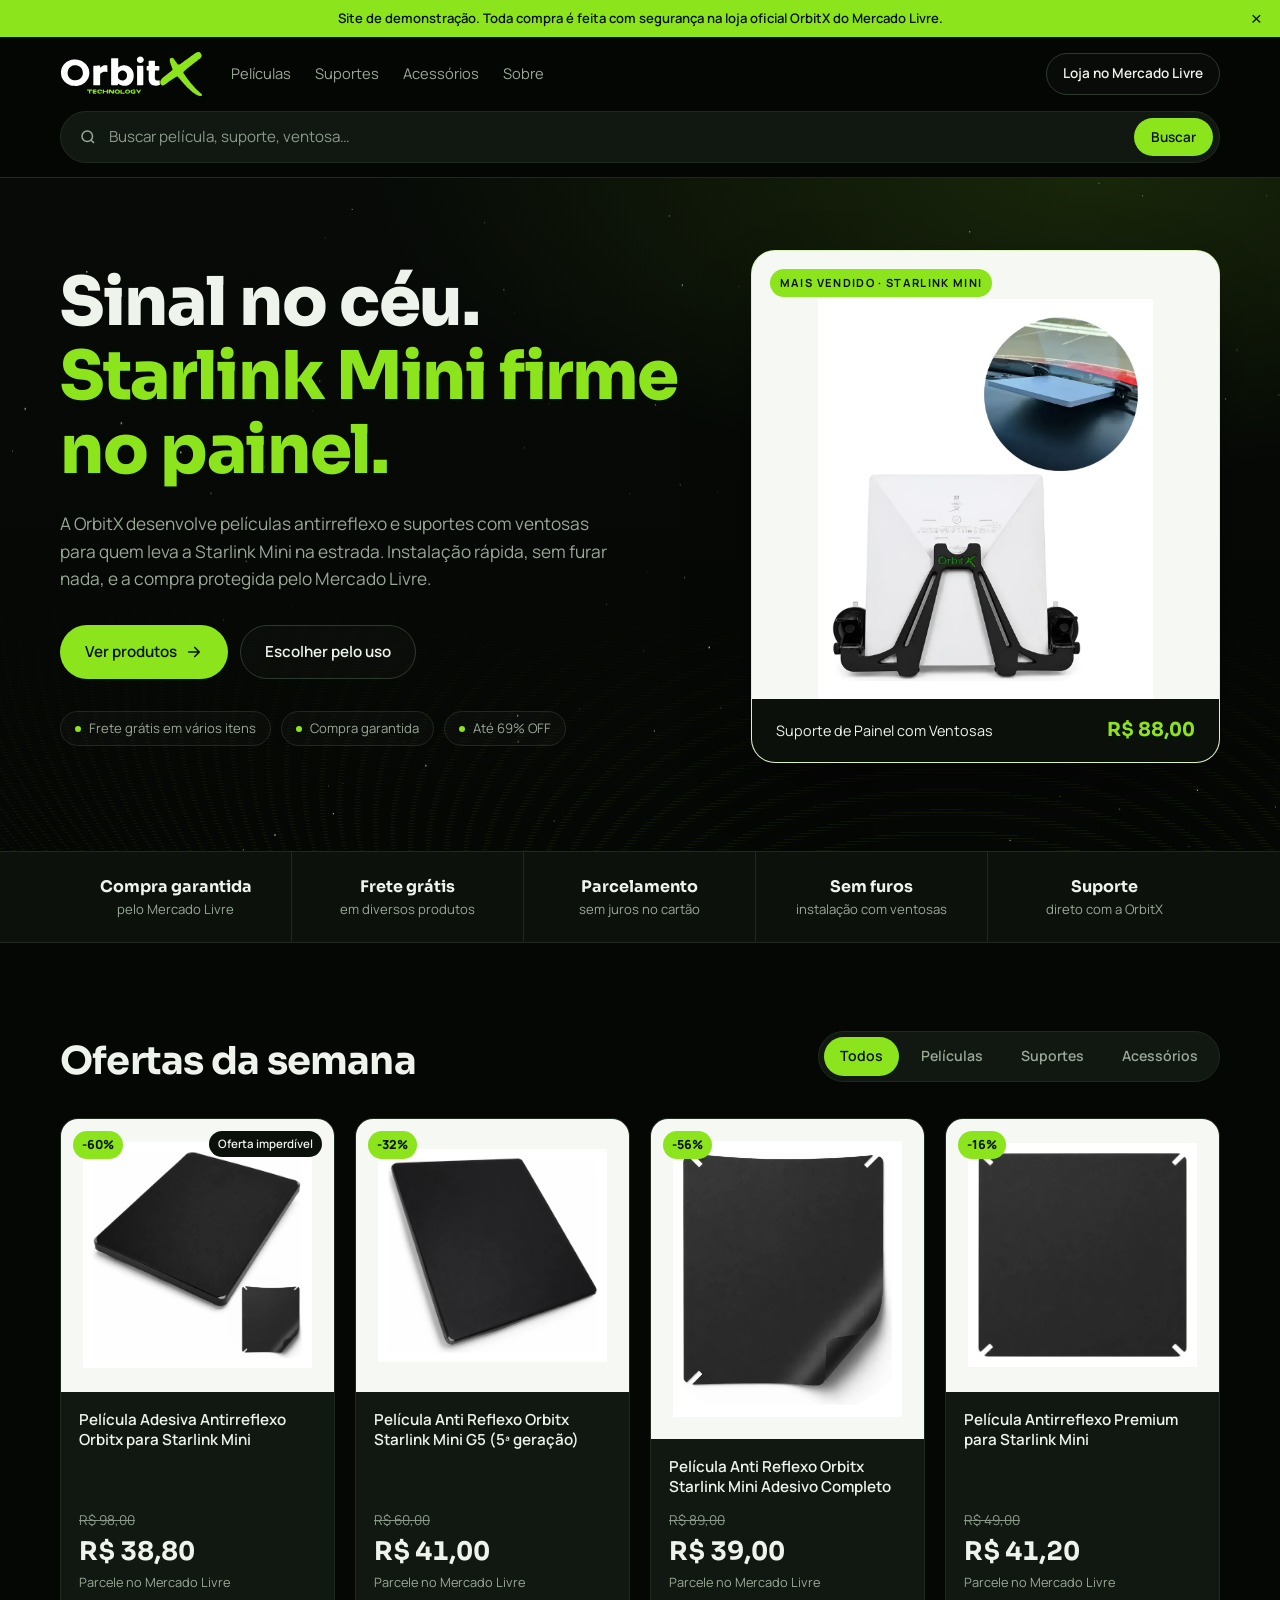
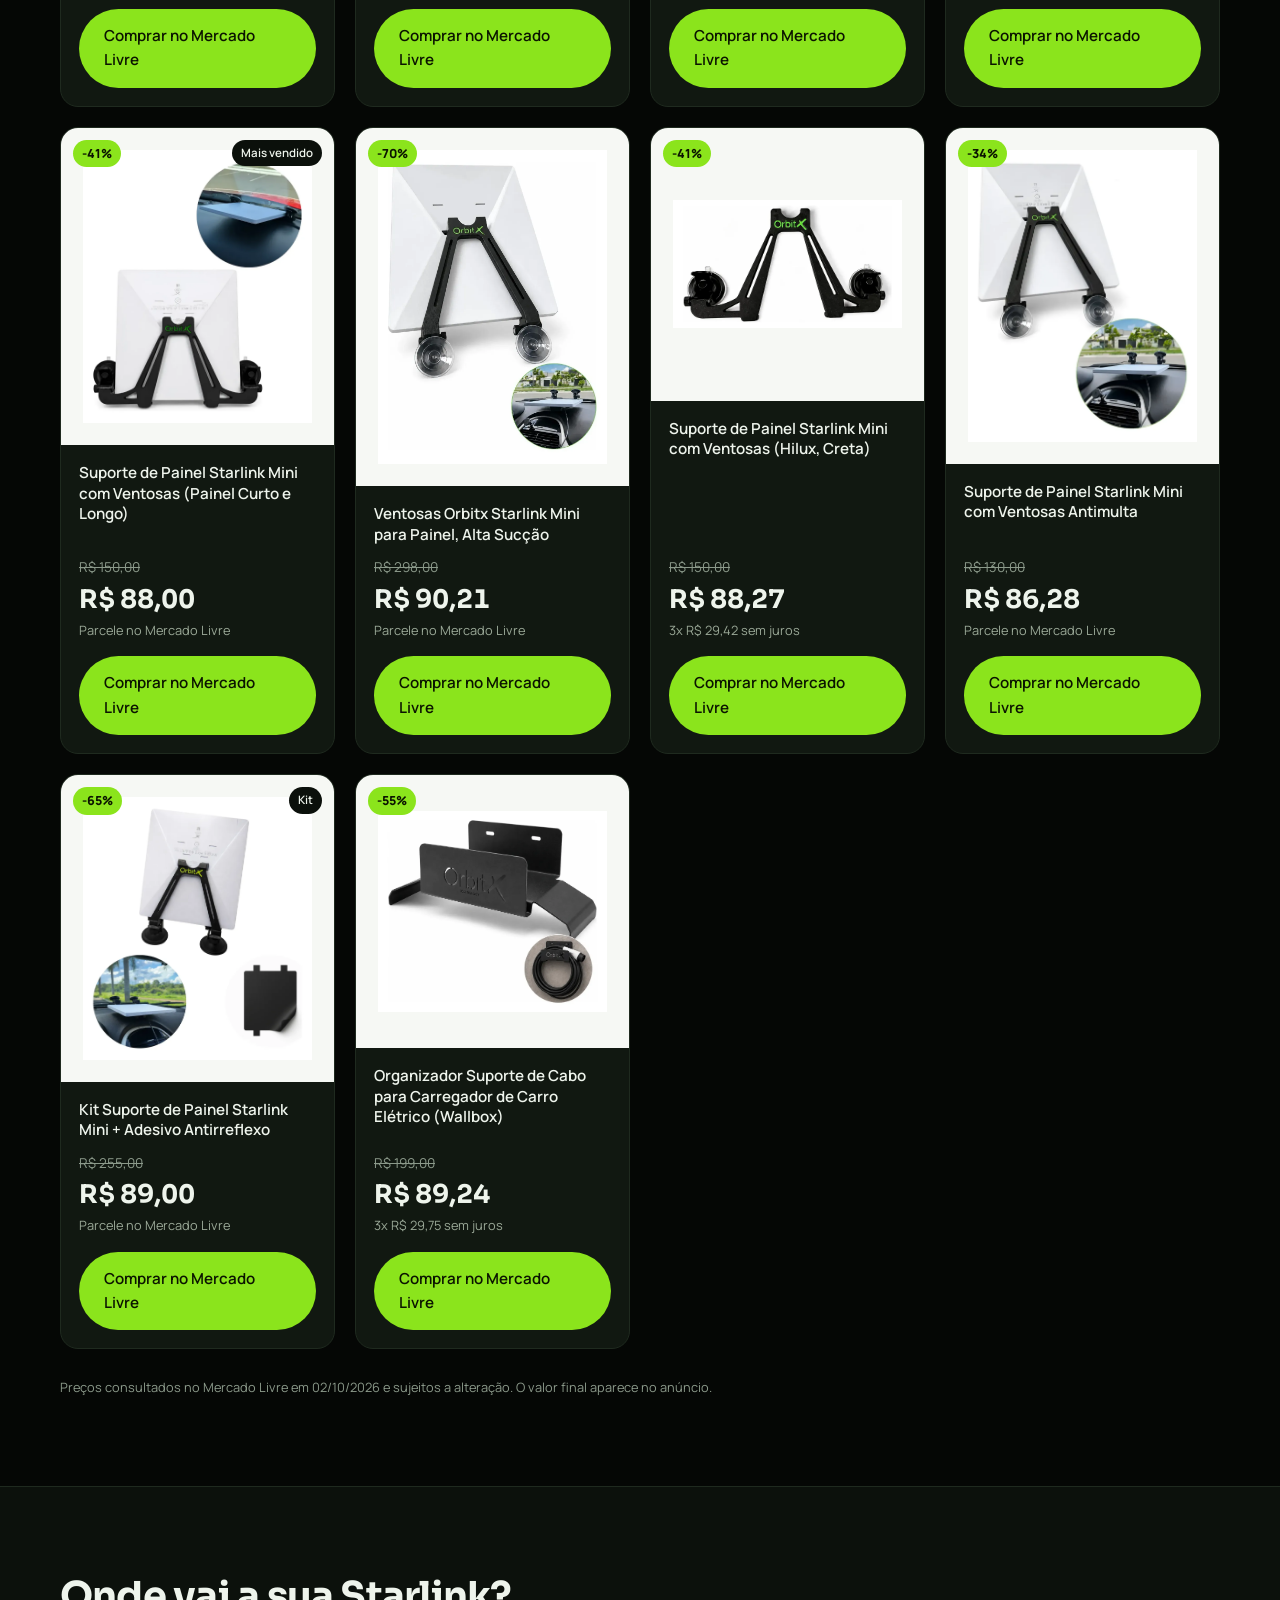
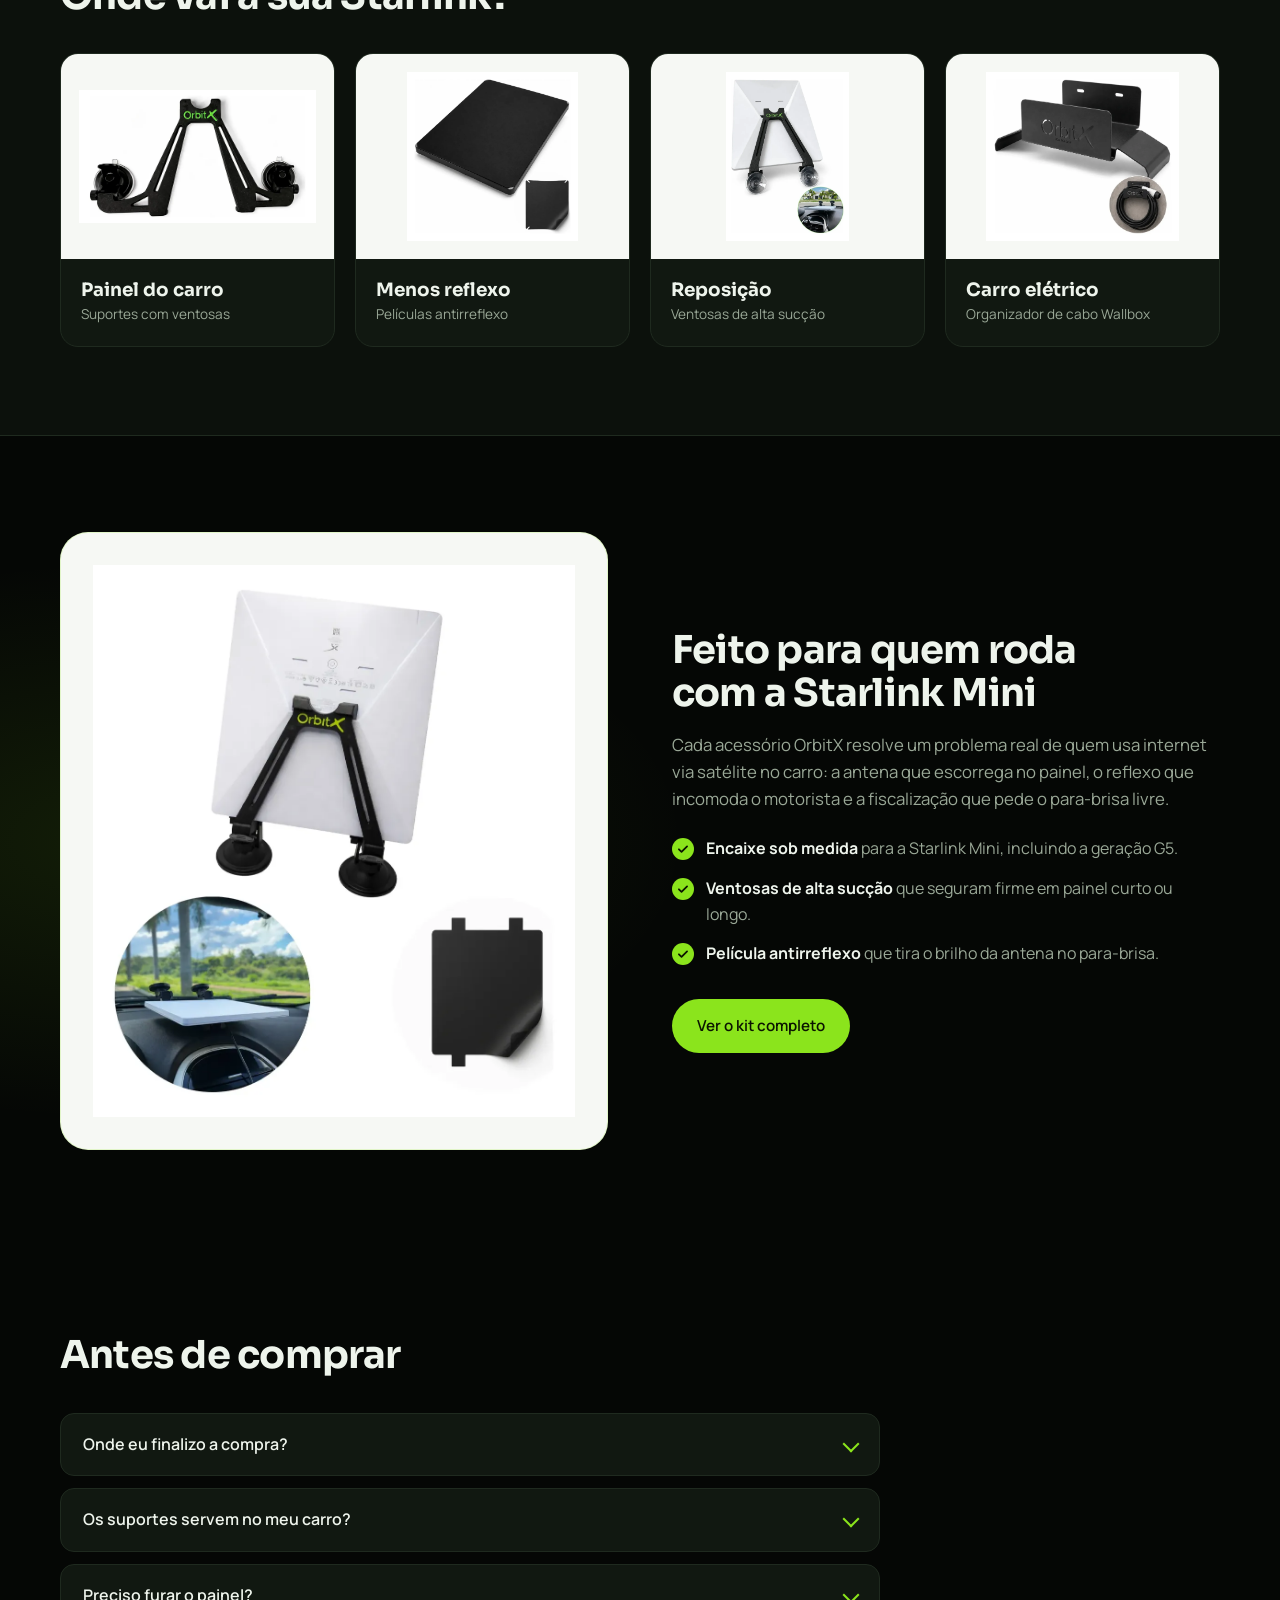
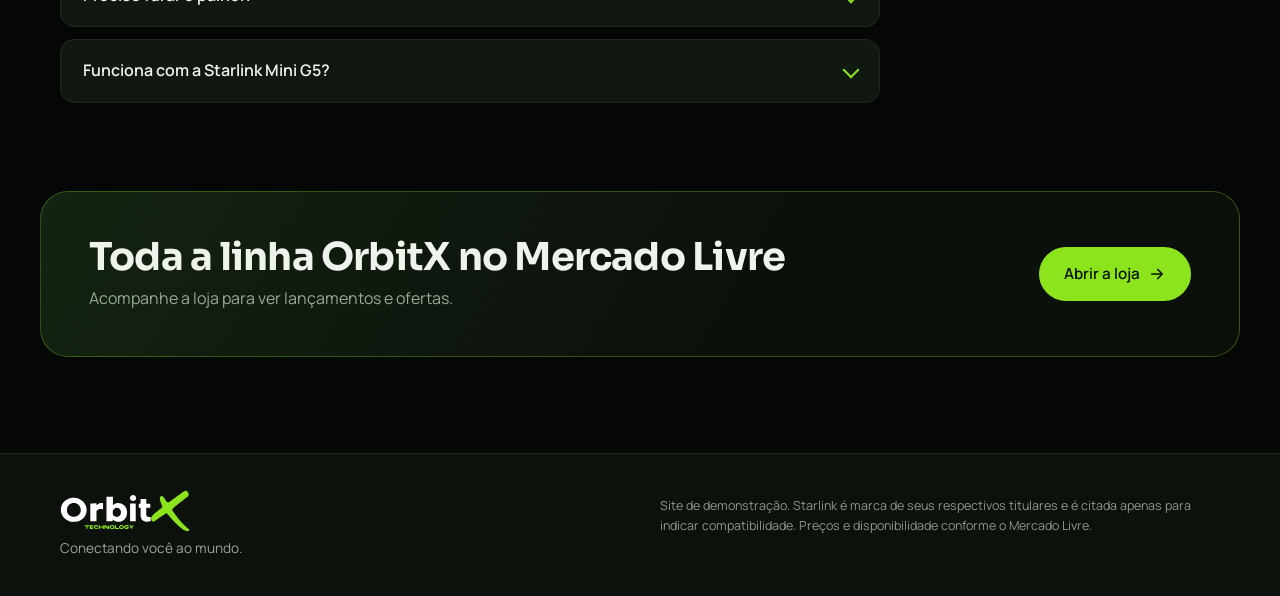
==== site/index.html @ 22c0f0a0 "Adiciona o site de demonstração da loja OrbitX Vitrine estática com os 10 produtos da loja no Mercad" ====
<!doctype html>
<html lang="pt-BR">
<head>
  <meta charset="utf-8">
  <meta name="viewport" content="width=device-width, initial-scale=1">
  <title>OrbitX | Acessórios para Starlink Mini</title>
  <meta name="description" content="Películas antirreflexo, suportes de painel e ventosas para Starlink Mini. Compre com segurança pelo Mercado Livre.">
  <meta name="theme-color" content="#050705">
  <link rel="icon" href="img/favicon.svg" type="image/svg+xml">
  <link rel="preconnect" href="https://fonts.googleapis.com">
  <link rel="preconnect" href="https://fonts.gstatic.com" crossorigin>
  <link href="https://fonts.googleapis.com/css2?family=Manrope:wght@400;500;600;700&family=Sora:wght@600;700;800&display=swap" rel="stylesheet">
  <link rel="stylesheet" href="styles.css">
</head>
<body>
  <div class="topbar" id="topbar">
    <p>Site de demonstração. Toda compra é feita com segurança na loja oficial OrbitX do Mercado Livre.</p>
    <button class="topbar__close" aria-label="Fechar aviso" onclick="this.parentElement.remove()">×</button>
  </div>

  <header class="header">
    <div class="wrap header__row">
      <a class="logo" href="#" aria-label="OrbitX Technology, página inicial"><img src="img/logo-orbitx.svg" alt="OrbitX Technology" width="152" height="49"></a>
      <nav class="nav" aria-label="Principal">
        <a href="#produtos" data-filter-link="peliculas">Películas</a>
        <a href="#produtos" data-filter-link="suportes">Suportes</a>
        <a href="#produtos" data-filter-link="acessorios">Acessórios</a>
        <a href="#sobre">Sobre</a>
      </nav>
      <a class="btn btn--ghost btn--sm header__ml" id="storeLink" href="#" target="_blank" rel="noopener">Loja no Mercado Livre</a>
    </div>
    <div class="wrap">
      <form class="search" role="search" onsubmit="event.preventDefault()">
        <svg viewBox="0 0 24 24" aria-hidden="true"><circle cx="11" cy="11" r="7"/><path d="m20 20-3.5-3.5"/></svg>
        <input id="search" type="search" placeholder="Buscar película, suporte, ventosa…" aria-label="Buscar produtos">
        <button class="btn btn--accent btn--sm" type="submit">Buscar</button>
      </form>
    </div>
  </header>

  <main>
    <section class="hero">
      <canvas class="hero__stars" id="stars" aria-hidden="true"></canvas>
      <div class="hero__waves" aria-hidden="true"></div>
      <div class="wrap hero__grid">
        <div class="hero__copy">
          <h1>Sinal no céu.<br><span>Starlink Mini firme no painel.</span></h1>
          <p class="hero__lead">A OrbitX desenvolve películas antirreflexo e suportes com ventosas para quem leva a Starlink Mini na estrada. Instalação rápida, sem furar nada, e a compra protegida pelo Mercado Livre.</p>
          <div class="hero__cta">
            <a class="btn btn--accent" href="#produtos">Ver produtos <svg class="ico" viewBox="0 0 24 24" aria-hidden="true"><path d="M5 12h14M13 6l6 6-6 6"/></svg></a>
            <a class="btn btn--ghost" href="#uso">Escolher pelo uso</a>
          </div>
          <ul class="hero__chips">
            <li>Frete grátis em vários itens</li>
            <li>Compra garantida</li>
            <li>Até 69% OFF</li>
          </ul>
        </div>
        <a class="hero__card" id="heroCard" href="#" target="_blank" rel="noopener">
          <span class="hero__card-tag">Mais vendido · Starlink Mini</span>
          <img src="img/p5.webp" alt="Suporte de painel OrbitX com ventosas segurando uma Starlink Mini" width="1004" height="1200">
          <span class="hero__card-foot">
            <span>Suporte de Painel com Ventosas</span>
            <strong>R$ 88,00</strong>
          </span>
        </a>
      </div>
    </section>

    <section class="perks" aria-label="Vantagens">
      <div class="wrap perks__row">
        <div class="perk"><b>Compra garantida</b><span>pelo Mercado Livre</span></div>
        <div class="perk"><b>Frete grátis</b><span>em diversos produtos</span></div>
        <div class="perk"><b>Parcelamento</b><span>sem juros no cartão</span></div>
        <div class="perk"><b>Sem furos</b><span>instalação com ventosas</span></div>
        <div class="perk"><b>Suporte</b><span>direto com a OrbitX</span></div>
      </div>
    </section>

    <section class="section" id="produtos">
      <div class="wrap">
        <div class="section__head">
          <div>
            <h2>Ofertas da semana</h2>
          </div>
          <div class="tabs" role="tablist" aria-label="Filtrar por categoria">
            <button class="tab is-active" role="tab" aria-selected="true" data-filter="todos">Todos</button>
            <button class="tab" role="tab" aria-selected="false" data-filter="peliculas">Películas</button>
            <button class="tab" role="tab" aria-selected="false" data-filter="suportes">Suportes</button>
            <button class="tab" role="tab" aria-selected="false" data-filter="acessorios">Acessórios</button>
          </div>
        </div>
        <div class="grid" id="grid"></div>
        <p class="empty" id="empty" hidden>Nenhum produto encontrado para essa busca.</p>
        <p class="note">Preços consultados no Mercado Livre em 02/10/2026 e sujeitos a alteração. O valor final aparece no anúncio.</p>
      </div>
    </section>

    <section class="section section--alt" id="uso">
      <div class="wrap">
        <div class="section__head">
          <div>
            <h2>Onde vai a sua Starlink?</h2>
          </div>
        </div>
        <div class="uses">
          <button class="use" data-filter-link="suportes">
            <img src="img/p7.webp" alt="" loading="lazy">
            <span class="use__label">Painel do carro</span>
            <span class="use__meta">Suportes com ventosas</span>
          </button>
          <button class="use" data-filter-link="peliculas">
            <img src="img/p1.webp" alt="" loading="lazy">
            <span class="use__label">Menos reflexo</span>
            <span class="use__meta">Películas antirreflexo</span>
          </button>
          <button class="use" data-filter-link="acessorios">
            <img src="img/p6.webp" alt="" loading="lazy">
            <span class="use__label">Reposição</span>
            <span class="use__meta">Ventosas de alta sucção</span>
          </button>
          <button class="use" data-filter-link="acessorios">
            <img src="img/p10.webp" alt="" loading="lazy">
            <span class="use__label">Carro elétrico</span>
            <span class="use__meta">Organizador de cabo Wallbox</span>
          </button>
        </div>
      </div>
    </section>

    <section class="feature" id="sobre">
      <div class="wrap feature__grid">
        <div class="feature__media">
          <img src="img/p9.webp" alt="Kit OrbitX com suporte de painel e adesivo antirreflexo para Starlink Mini" loading="lazy">
        </div>
        <div class="feature__copy">
          <h2>Feito para quem roda com a Starlink Mini</h2>
          <p>Cada acessório OrbitX resolve um problema real de quem usa internet via satélite no carro: a antena que escorrega no painel, o reflexo que incomoda o motorista e a fiscalização que pede o para-brisa livre.</p>
          <ul class="checks">
            <li><b>Encaixe sob medida</b> para a Starlink Mini, incluindo a geração G5.</li>
            <li><b>Ventosas de alta sucção</b> que seguram firme em painel curto ou longo.</li>
            <li><b>Película antirreflexo</b> que tira o brilho da antena no para-brisa.</li>
          </ul>
          <a class="btn btn--accent" id="kitLink" href="#" target="_blank" rel="noopener">Ver o kit completo</a>
        </div>
      </div>
    </section>

    <section class="section">
      <div class="wrap">
        <div class="section__head"><div><h2>Antes de comprar</h2></div></div>
        <div class="faq">
          <details><summary>Onde eu finalizo a compra?</summary><p>No Mercado Livre. Cada botão "Comprar" abre o anúncio oficial da OrbitX, com pagamento, frete e garantia do Mercado Livre.</p></details>
          <details><summary>Os suportes servem no meu carro?</summary><p>Há versões para painel curto e longo, além de modelos testados em Hilux e Creta. Confira a compatibilidade na descrição de cada anúncio.</p></details>
          <details><summary>Preciso furar o painel?</summary><p>Não. Os suportes da OrbitX fixam com ventosas, e as películas são adesivas.</p></details>
          <details><summary>Funciona com a Starlink Mini G5?</summary><p>Sim, há uma película específica para a 5ª geração da Starlink Mini.</p></details>
        </div>
      </div>
    </section>

    <section class="cta">
      <div class="wrap cta__box">
        <div>
          <h2>Toda a linha OrbitX no Mercado Livre</h2>
          <p>Acompanhe a loja para ver lançamentos e ofertas.</p>
        </div>
        <a class="btn btn--accent" id="ctaLink" href="#" target="_blank" rel="noopener">Abrir a loja <svg class="ico" viewBox="0 0 24 24" aria-hidden="true"><path d="M5 12h14M13 6l6 6-6 6"/></svg></a>
      </div>
    </section>
  </main>

  <footer class="footer">
    <div class="wrap footer__row">
      <div>
        <img class="footer__logo" src="img/logo-orbitx.svg" alt="OrbitX Technology" width="136" height="44">
        <p>Conectando você ao mundo.</p>
      </div>
      <p class="footer__legal">Site de demonstração. Starlink é marca de seus respectivos titulares e é citada apenas para indicar compatibilidade. Preços e disponibilidade conforme o Mercado Livre.</p>
    </div>
  </footer>

  <script src="products.js"></script>
  <script src="app.js"></script>
</body>
</html>
---- site/styles.css ----
:root {
  --bg: #050705;
  --bg-2: #0c110c;
  --panel: #111811;
  --line: #1f2a1f;
  --text: #eef4ec;
  --muted: #9aa897;
  --accent: #8be41c;
  --accent-ink: #0b1400;
  --paper: #f6f8f4;
  --radius: 18px;
  --wrap: 1200px;
  --display: "Sora", "Manrope", system-ui, sans-serif;
  --body: "Manrope", system-ui, -apple-system, "Segoe UI", sans-serif;
}

* { box-sizing: border-box; }
html { scroll-behavior: smooth; scroll-padding-top: 140px; }
body { margin: 0; background: var(--bg); color: var(--text); font: 16px/1.6 var(--body); -webkit-font-smoothing: antialiased; }
img { max-width: 100%; display: block; }
a { color: inherit; text-decoration: none; }
h1, h2, h3 { font-family: var(--display); line-height: 1.1; margin: 0; letter-spacing: -0.02em; }
h2 { font-size: clamp(1.7rem, 3vw, 2.4rem); text-wrap: balance; }
h1 { text-wrap: balance; }
.wrap { max-width: var(--wrap); margin: 0 auto; padding: 0 20px; }


/* Superfícies do navegador */
::selection { background: var(--accent); color: var(--accent-ink); }
html { scrollbar-color: #2c3a2c var(--bg); }
input { caret-color: var(--accent); }
:focus-visible { outline: 2px solid var(--accent); outline-offset: 3px; border-radius: 6px; }
.btn:focus-visible, .tab:focus-visible { border-radius: 999px; }
.ico { width: 18px; height: 18px; fill: none; stroke: currentColor; stroke-width: 2.2; stroke-linecap: round; stroke-linejoin: round; transition: transform .2s; }
.btn:hover .ico { transform: translateX(3px); }
.card__price, .hero__card-foot strong { font-variant-numeric: tabular-nums; }

/* Botões */
.btn { display: inline-flex; align-items: center; justify-content: center; gap: 8px; padding: 14px 24px; border-radius: 999px; font-weight: 600; font-size: 0.95rem; border: 1px solid transparent; cursor: pointer; transition: transform .15s, background .15s, border-color .15s; font-family: inherit; }
.btn:hover { transform: translateY(-1px); }
.btn--accent { background: var(--accent); color: var(--accent-ink); }
.btn--accent:hover { background: #a2f43b; }
.btn--ghost { border-color: #2c3a2c; color: var(--text); background: rgba(255,255,255,.02); }
.btn--ghost:hover { border-color: var(--accent); }
.btn--sm { padding: 9px 16px; font-size: .85rem; }
.btn--block { width: 100%; }

/* Barra de aviso */
.topbar { background: var(--accent); color: var(--accent-ink); font-size: .82rem; font-weight: 600; text-align: center; padding: 8px 44px; position: relative; }
.topbar p { margin: 0; }
.topbar__close { position: absolute; right: 12px; top: 50%; transform: translateY(-50%); background: none; border: 0; font-size: 1.2rem; cursor: pointer; color: inherit; }

/* Cabeçalho */
.header { position: sticky; top: 0; z-index: 20; background: rgba(5,7,5,.88); backdrop-filter: blur(14px); border-bottom: 1px solid var(--line); padding-bottom: 14px; }
.header__row { display: flex; align-items: center; gap: 28px; padding-top: 14px; padding-bottom: 14px; }
.logo { display: block; flex: none; }
.logo img { height: 46px; width: auto; }
.footer__logo { height: 42px; width: auto; }
.nav { display: flex; gap: 24px; font-size: .92rem; color: var(--muted); }
.nav a:hover { color: var(--text); }
.header__ml { margin-left: auto; }
.search { display: flex; align-items: center; gap: 10px; background: var(--panel); border: 1px solid var(--line); border-radius: 999px; padding: 6px 6px 6px 18px; }
.search svg { width: 18px; height: 18px; fill: none; stroke: var(--muted); stroke-width: 2; flex: none; }
.search input { flex: 1; min-width: 0; background: none; border: 0; outline: 0; color: var(--text); font: inherit; font-size: .95rem; }
.search input::placeholder { color: #8b998a; }
.search:focus-within { border-color: var(--accent); }

/* Hero */
.hero { position: relative; overflow: hidden; padding: 72px 0 88px; background: radial-gradient(1200px 500px at 85% 0%, rgba(139,228,28,.13), transparent 60%), linear-gradient(180deg, #070a07, var(--bg)); }
.hero__stars { position: absolute; inset: 0; width: 100%; height: 100%; }
.hero__waves { position: absolute; inset: auto -10% -30% -10%; height: 70%; background: repeating-radial-gradient(ellipse 120% 70% at 70% 120%, rgba(139,228,28,.0) 0 14px, rgba(139,228,28,.07) 15px 16px); mask-image: linear-gradient(180deg, transparent, #000 50%); pointer-events: none; }
.hero__grid { position: relative; display: grid; grid-template-columns: 1.15fr .85fr; gap: 56px; align-items: center; }
.hero h1 { font-size: clamp(2.4rem, 5.4vw, 4.2rem); font-weight: 800; }
.hero h1 span { color: var(--accent); }
.hero__lead { color: var(--muted); font-size: 1.08rem; max-width: 560px; margin: 22px 0 32px; }
.hero__cta { display: flex; gap: 12px; flex-wrap: wrap; }
.hero__chips { list-style: none; padding: 0; margin: 32px 0 0; display: flex; flex-wrap: wrap; gap: 10px; }
.hero__chips li { font-size: .82rem; color: var(--muted); border: 1px solid var(--line); border-radius: 999px; padding: 6px 14px; background: rgba(255,255,255,.02); }
.hero__chips li { display: inline-flex; align-items: center; gap: 8px; }
.hero__chips li::before { content: ""; width: 6px; height: 6px; border-radius: 50%; background: var(--accent); }
.hero__card { position: relative; display: block; background: var(--paper); border-radius: 24px; padding: 48px 28px 0; box-shadow: 0 32px 64px -24px rgba(0,0,0,.8); border: 1px solid rgba(139,228,28,.25); transition: transform .3s; overflow: hidden; }
.hero__card:hover { transform: translateY(-4px) rotate(-.4deg); }
.hero__card img { max-height: 400px; margin: 0 auto; object-fit: contain; }
.hero__card-tag { position: absolute; top: 18px; left: 18px; font-size: .7rem; font-weight: 700; letter-spacing: .12em; text-transform: uppercase; color: var(--accent-ink); background: var(--accent); padding: 5px 10px; border-radius: 999px; }
.hero__card-foot { display: flex; justify-content: space-between; align-items: center; gap: 12px; margin: 0 -28px; padding: 16px 24px; background: #0b100b; color: var(--text); font-size: .9rem; }
.hero__card-foot strong { color: var(--accent); font-family: var(--display); font-size: 1.2rem; white-space: nowrap; }

/* Vantagens */
.perks { border-block: 1px solid var(--line); background: var(--bg-2); }
.perks__row { display: grid; grid-template-columns: repeat(5, 1fr); }
.perk { padding: 22px 16px; display: flex; flex-direction: column; text-align: center; border-right: 1px solid var(--line); }
.perk:last-child { border-right: 0; }
.perk b { font-family: var(--display); font-size: 1rem; }
.perk span { color: var(--muted); font-size: .82rem; }

/* Seções */
.section { padding: 88px 0; }
.section--alt { background: var(--bg-2); border-block: 1px solid var(--line); }
.section__head { display: flex; justify-content: space-between; align-items: flex-end; gap: 24px; margin-bottom: 36px; flex-wrap: wrap; }
.tabs { display: flex; gap: 6px; background: var(--panel); border: 1px solid var(--line); padding: 5px; border-radius: 999px; flex-wrap: wrap; }
.tab { background: none; border: 0; color: var(--muted); font: inherit; font-size: .88rem; font-weight: 600; padding: 8px 16px; border-radius: 999px; cursor: pointer; }
.tab:hover { color: var(--text); }
.tab.is-active { background: var(--accent); color: var(--accent-ink); }

/* Cards de produto */
.grid { display: grid; grid-template-columns: repeat(auto-fill, minmax(230px, 1fr)); gap: 20px; }
.card { background: var(--panel); border: 1px solid var(--line); border-radius: var(--radius); overflow: hidden; display: flex; flex-direction: column; transition: border-color .2s, transform .2s; }
.card:hover { border-color: rgba(139,228,28,.55); transform: translateY(-3px); }
.card__media { position: relative; background: var(--paper); aspect-ratio: 1; display: grid; place-items: center; padding: 22px; }
.card__media img { width: 100%; height: 100%; object-fit: contain; transition: transform .3s; }
.card:hover .card__media img { transform: scale(1.04); }
.card__off { position: absolute; top: 12px; left: 12px; background: var(--accent); color: var(--accent-ink); font-weight: 800; font-size: .78rem; padding: 4px 9px; border-radius: 999px; z-index: 1; }
.card__tag { position: absolute; top: 12px; right: 12px; background: #0b100b; color: var(--text); font-weight: 600; font-size: .72rem; padding: 4px 9px; border-radius: 999px; z-index: 1; }
.card__body { padding: 18px; display: flex; flex-direction: column; flex: 1; }
.card__title { font-family: var(--body); font-size: .95rem; font-weight: 600; line-height: 1.35; letter-spacing: 0; margin-bottom: 12px; min-height: 2.7em; }
.card__title a:hover { color: var(--accent); }
.card__old { margin: auto 0 0; color: #8b998a; text-decoration: line-through; font-size: .85rem; }
.card__price { margin: 0; font-family: var(--display); font-weight: 700; font-size: 1.6rem; color: var(--text); }
.card__inst { margin: 0 0 16px; color: var(--muted); font-size: .8rem; }
.empty { color: var(--muted); text-align: center; padding: 40px 0; }
.note { color: #8b998a; font-size: .8rem; margin: 28px 0 0; }

/* Escolha pelo uso */
.uses { display: grid; grid-template-columns: repeat(4, 1fr); gap: 20px; }
.use { text-align: left; font: inherit; color: inherit; cursor: pointer; background: var(--panel); border: 1px solid var(--line); border-radius: var(--radius); padding: 0 0 20px; overflow: hidden; transition: border-color .2s, transform .2s; }
.use:hover { border-color: var(--accent); transform: translateY(-3px); }
.use img { background: var(--paper); width: 100%; aspect-ratio: 4/3; object-fit: contain; padding: 18px; margin-bottom: 16px; }
.use__label { display: block; font-family: var(--display); font-weight: 700; font-size: 1.15rem; padding: 0 20px; }
.use__meta { display: block; color: var(--muted); font-size: .85rem; padding: 0 20px; }

/* Destaque */
.feature { padding: 96px 0; position: relative; overflow: hidden; background: radial-gradient(800px 400px at 10% 50%, rgba(139,228,28,.1), transparent 70%); }
.feature__grid { display: grid; grid-template-columns: 1fr 1fr; gap: 64px; align-items: center; }
.feature__media { background: var(--paper); border-radius: 28px; padding: 32px; border: 1px solid rgba(139,228,28,.2); }
.feature__copy p { color: var(--muted); font-size: 1.05rem; }
.feature__copy h2 { margin-bottom: 18px; }
.checks { list-style: none; padding: 0; margin: 24px 0 32px; display: grid; gap: 14px; }
.checks li { padding-left: 34px; position: relative; color: var(--muted); }
.checks li::before { content: ""; position: absolute; left: 0; top: 2px; width: 22px; height: 22px; border-radius: 50%; background: var(--accent) url("data:image/svg+xml,%3Csvg xmlns='http://www.w3.org/2000/svg' viewBox='0 0 24 24' fill='none' stroke='%230b1400' stroke-width='3' stroke-linecap='round' stroke-linejoin='round'%3E%3Cpath d='M5 12.5l4.5 4.5L19 7.5'/%3E%3C/svg%3E") center/14px no-repeat; }
.checks b { color: var(--text); }

/* FAQ */
.faq { display: grid; gap: 12px; max-width: 820px; }
.faq details { background: var(--panel); border: 1px solid var(--line); border-radius: 14px; padding: 18px 22px; }
.faq details[open] { border-color: rgba(139,228,28,.45); }
.faq summary { cursor: pointer; font-weight: 600; list-style: none; display: flex; justify-content: space-between; gap: 16px; }
.faq summary::-webkit-details-marker { display: none; }
.faq summary::after { content: ""; flex: none; width: 10px; height: 10px; margin-top: 6px; border-right: 2px solid var(--accent); border-bottom: 2px solid var(--accent); transform: rotate(45deg); transition: transform .2s; }
.faq details[open] summary::after { transform: rotate(-135deg); margin-top: 10px; }
.faq p { color: var(--muted); margin: 12px 0 0; }

/* CTA */
.cta { padding: 0 0 96px; }
.cta__box { display: flex; justify-content: space-between; align-items: center; gap: 24px; flex-wrap: wrap; background: linear-gradient(120deg, #142312, #0b100b 60%); border: 1px solid rgba(139,228,28,.3); border-radius: 28px; padding: 44px 48px; }
.cta__box p { color: var(--muted); margin: 8px 0 0; }

/* Rodapé */
.footer { border-top: 1px solid var(--line); padding: 36px 0; background: var(--bg-2); }
.footer__row { display: flex; justify-content: space-between; gap: 32px; flex-wrap: wrap; }
.footer p { color: var(--muted); font-size: .85rem; margin: 6px 0 0; }
.footer__legal { max-width: 560px; font-size: .78rem !important; color: #8b998a !important; }

/* Responsivo */
@media (max-width: 960px) {
  .nav { display: none; }
  .hero__grid, .feature__grid { grid-template-columns: 1fr; }
  .hero__card { max-width: 440px; }
  .perks__row { grid-template-columns: repeat(3, 1fr); }
  .perk:nth-child(3) { border-right: 0; }
  .uses { grid-template-columns: repeat(2, 1fr); }
}
@media (max-width: 600px) {
  .wrap { padding: 0 16px; }
  .header__ml { display: none; }
  .hero { padding: 48px 0 64px; }
  .perks__row { grid-template-columns: repeat(2, 1fr); }
  .perk { border-right: 0; border-bottom: 1px solid var(--line); }
  .grid { grid-template-columns: repeat(2, 1fr); gap: 12px; }
  .card__body { padding: 12px; }
  .card__price { font-size: 1.25rem; }
  .card__title { font-size: .85rem; }
  .card .btn { padding: 10px 12px; font-size: .8rem; }
  .uses { grid-template-columns: 1fr 1fr; gap: 12px; }
  .section { padding: 64px 0; }
  .cta__box { padding: 32px 24px; }
}
@media (prefers-reduced-motion: reduce) {
  html { scroll-behavior: auto; }
  * { transition: none !important; }
}
@media (max-width: 600px) {
  .logo img { height: 38px; }
  .perk:last-child { grid-column: 1 / -1; }
}
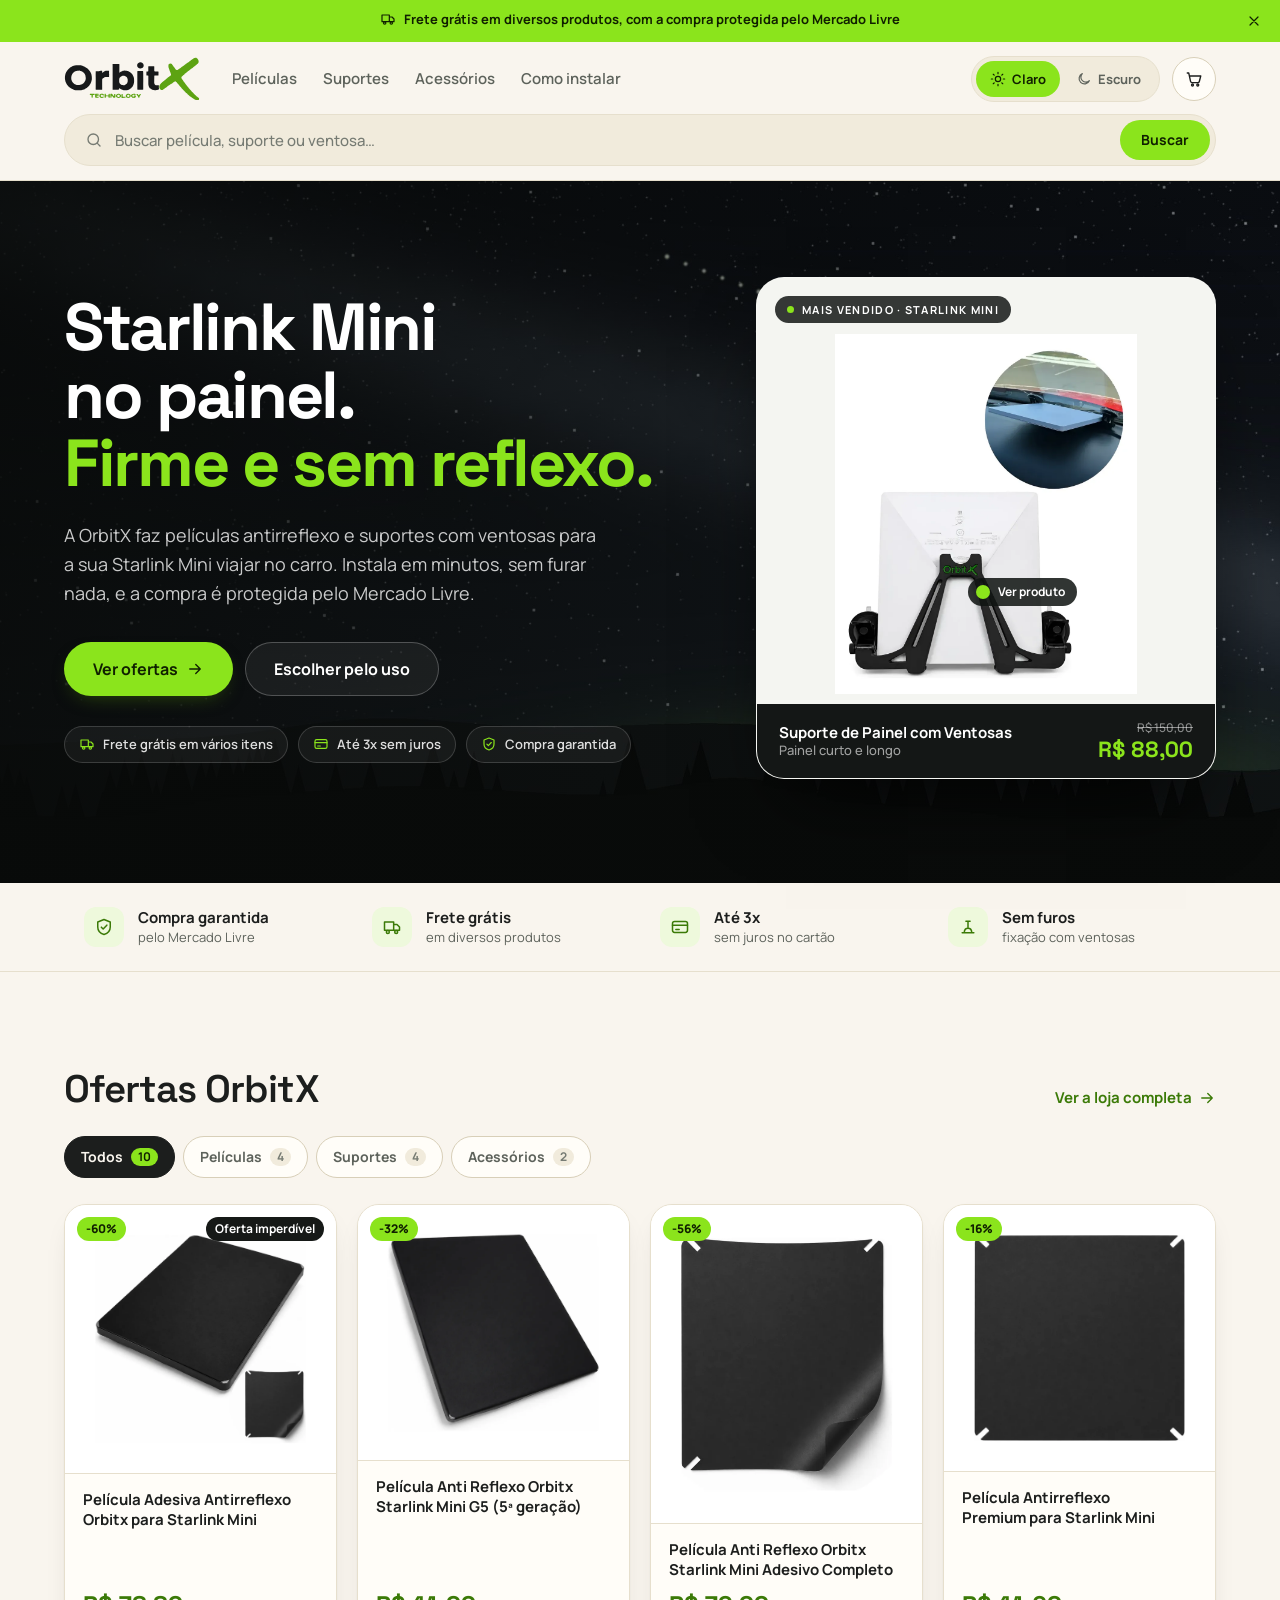
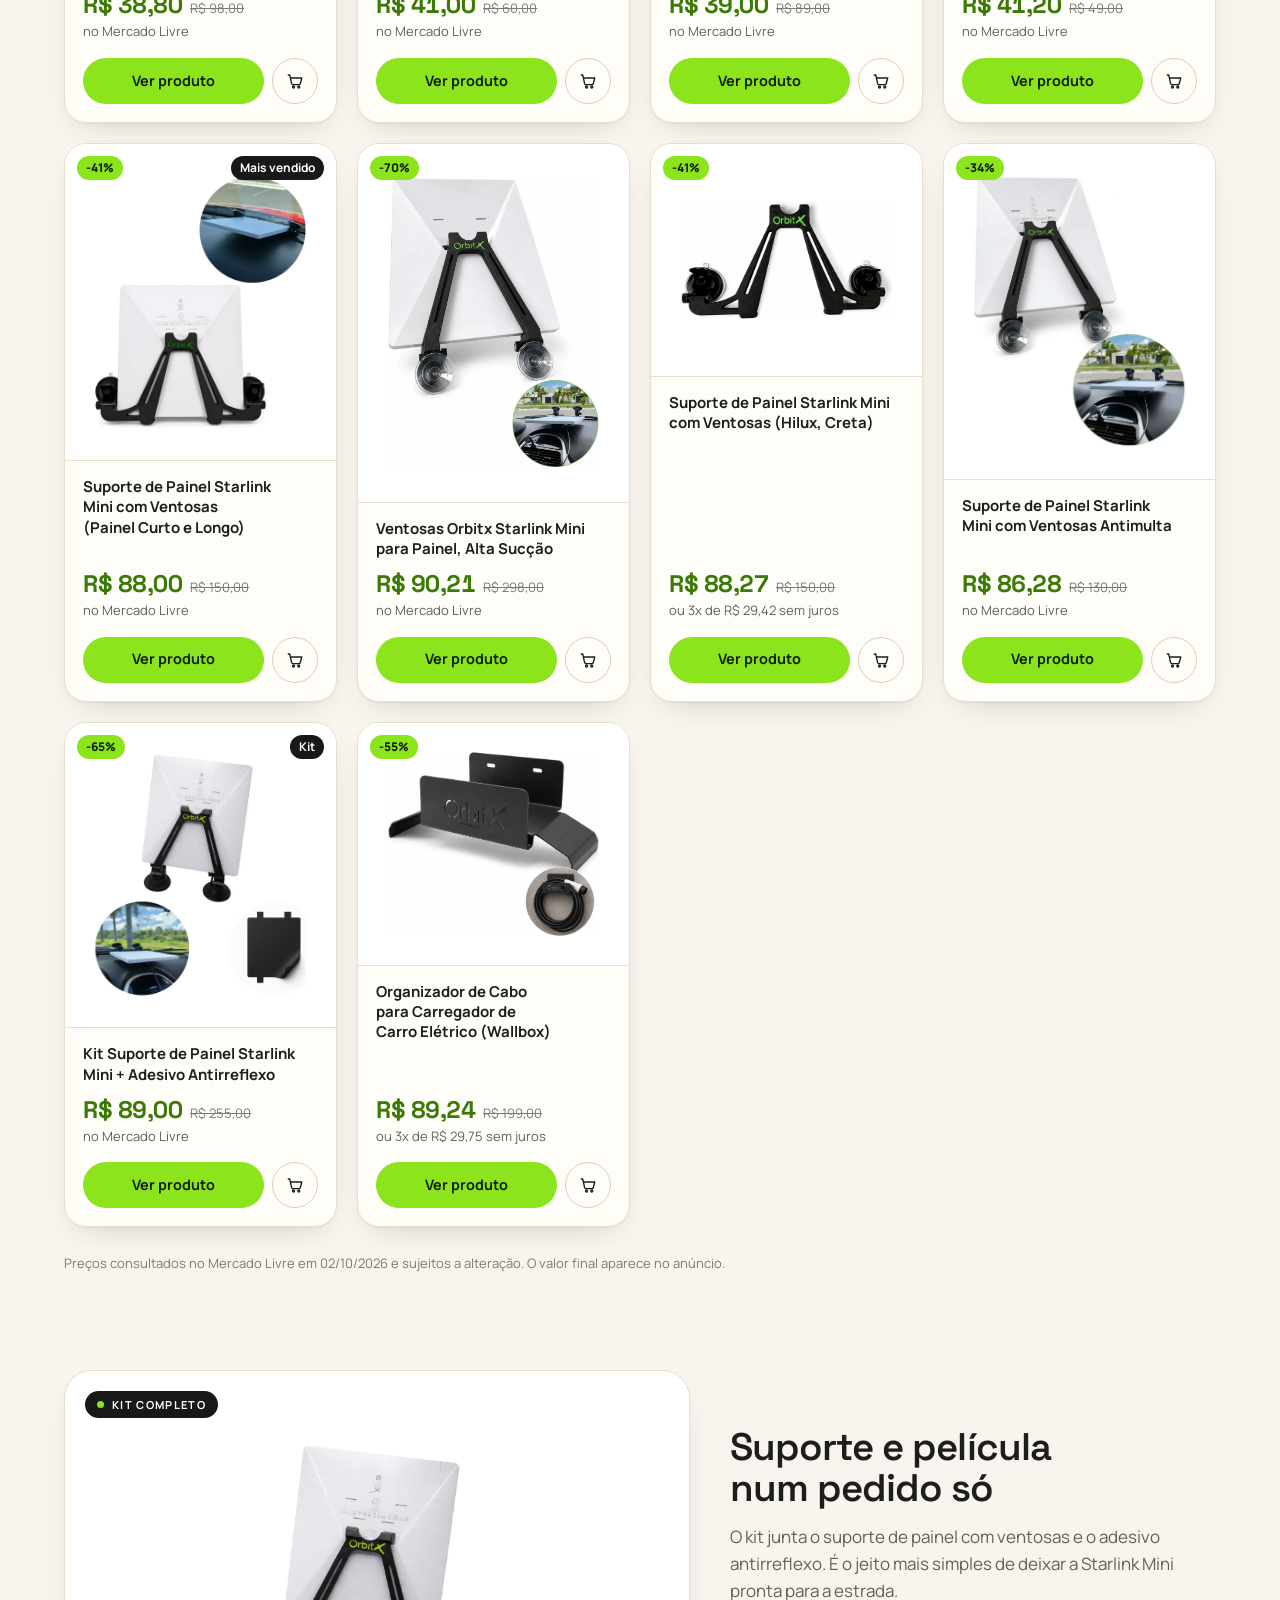
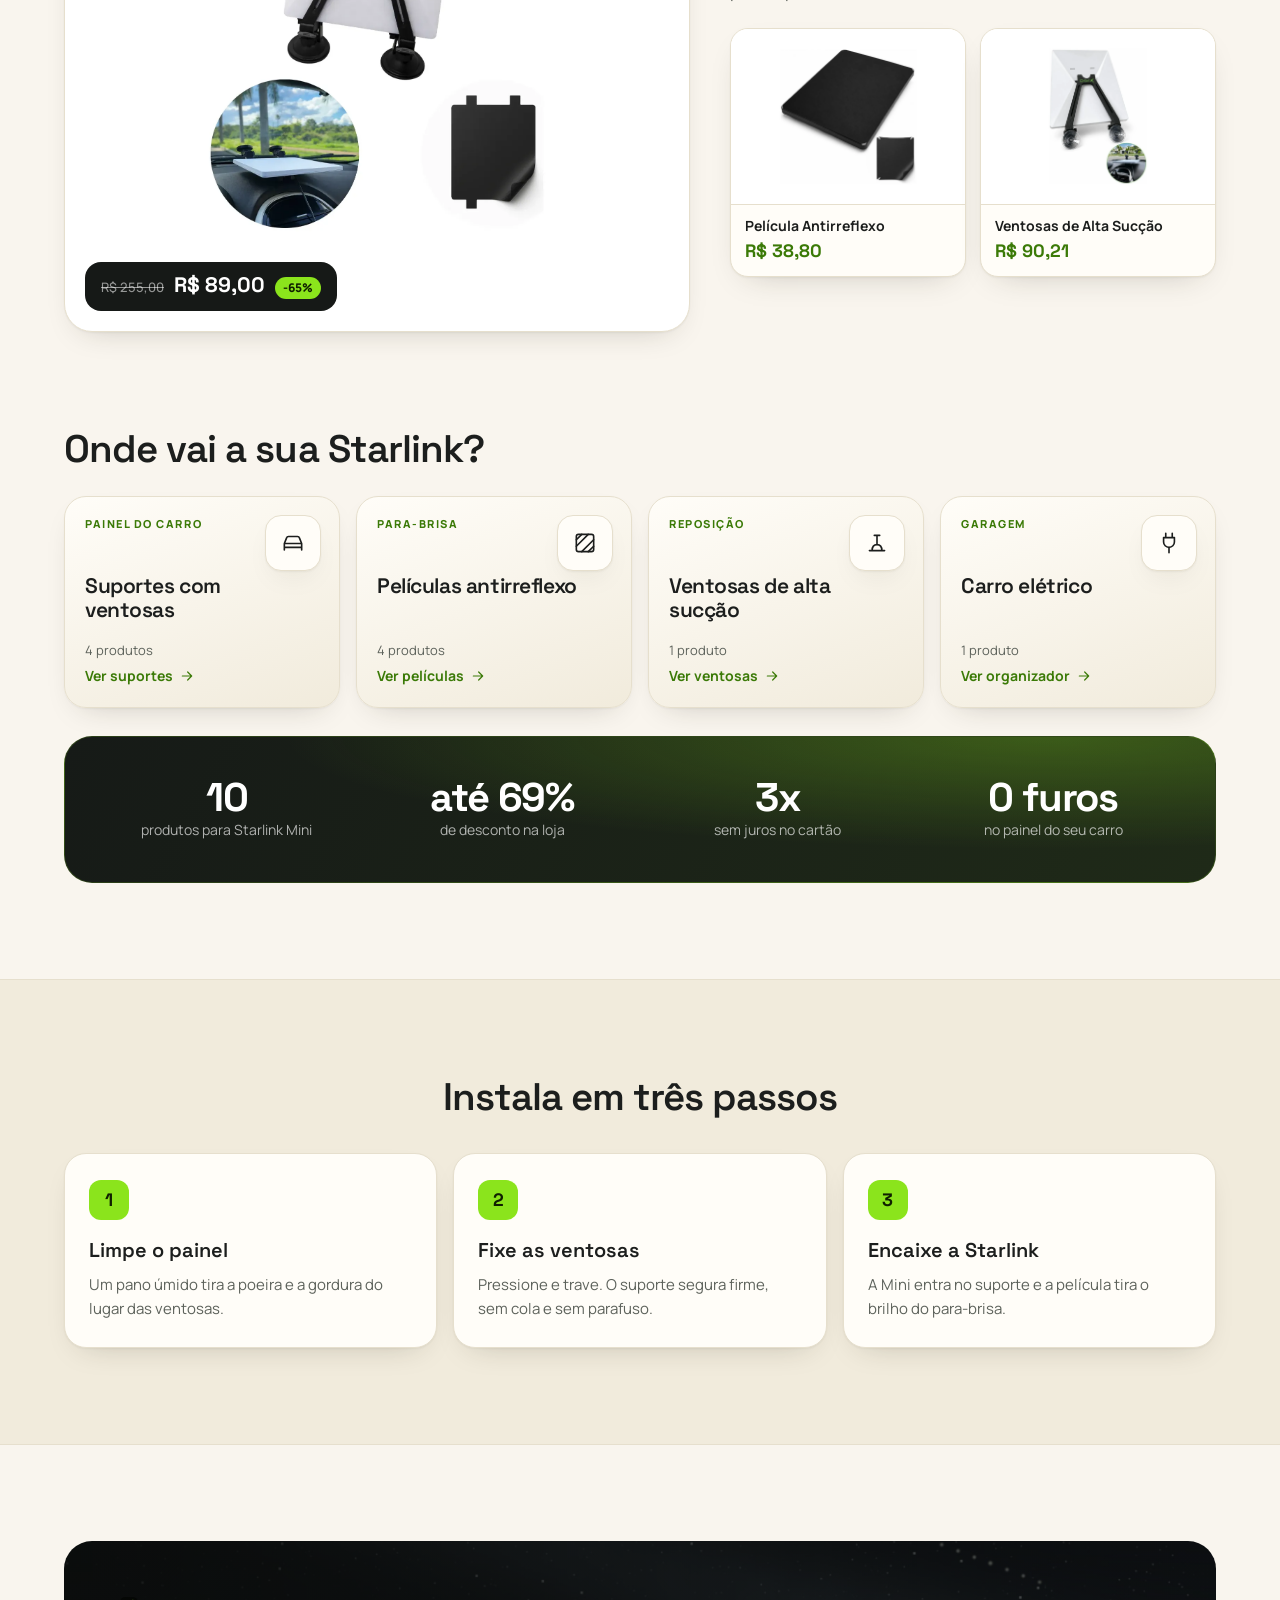
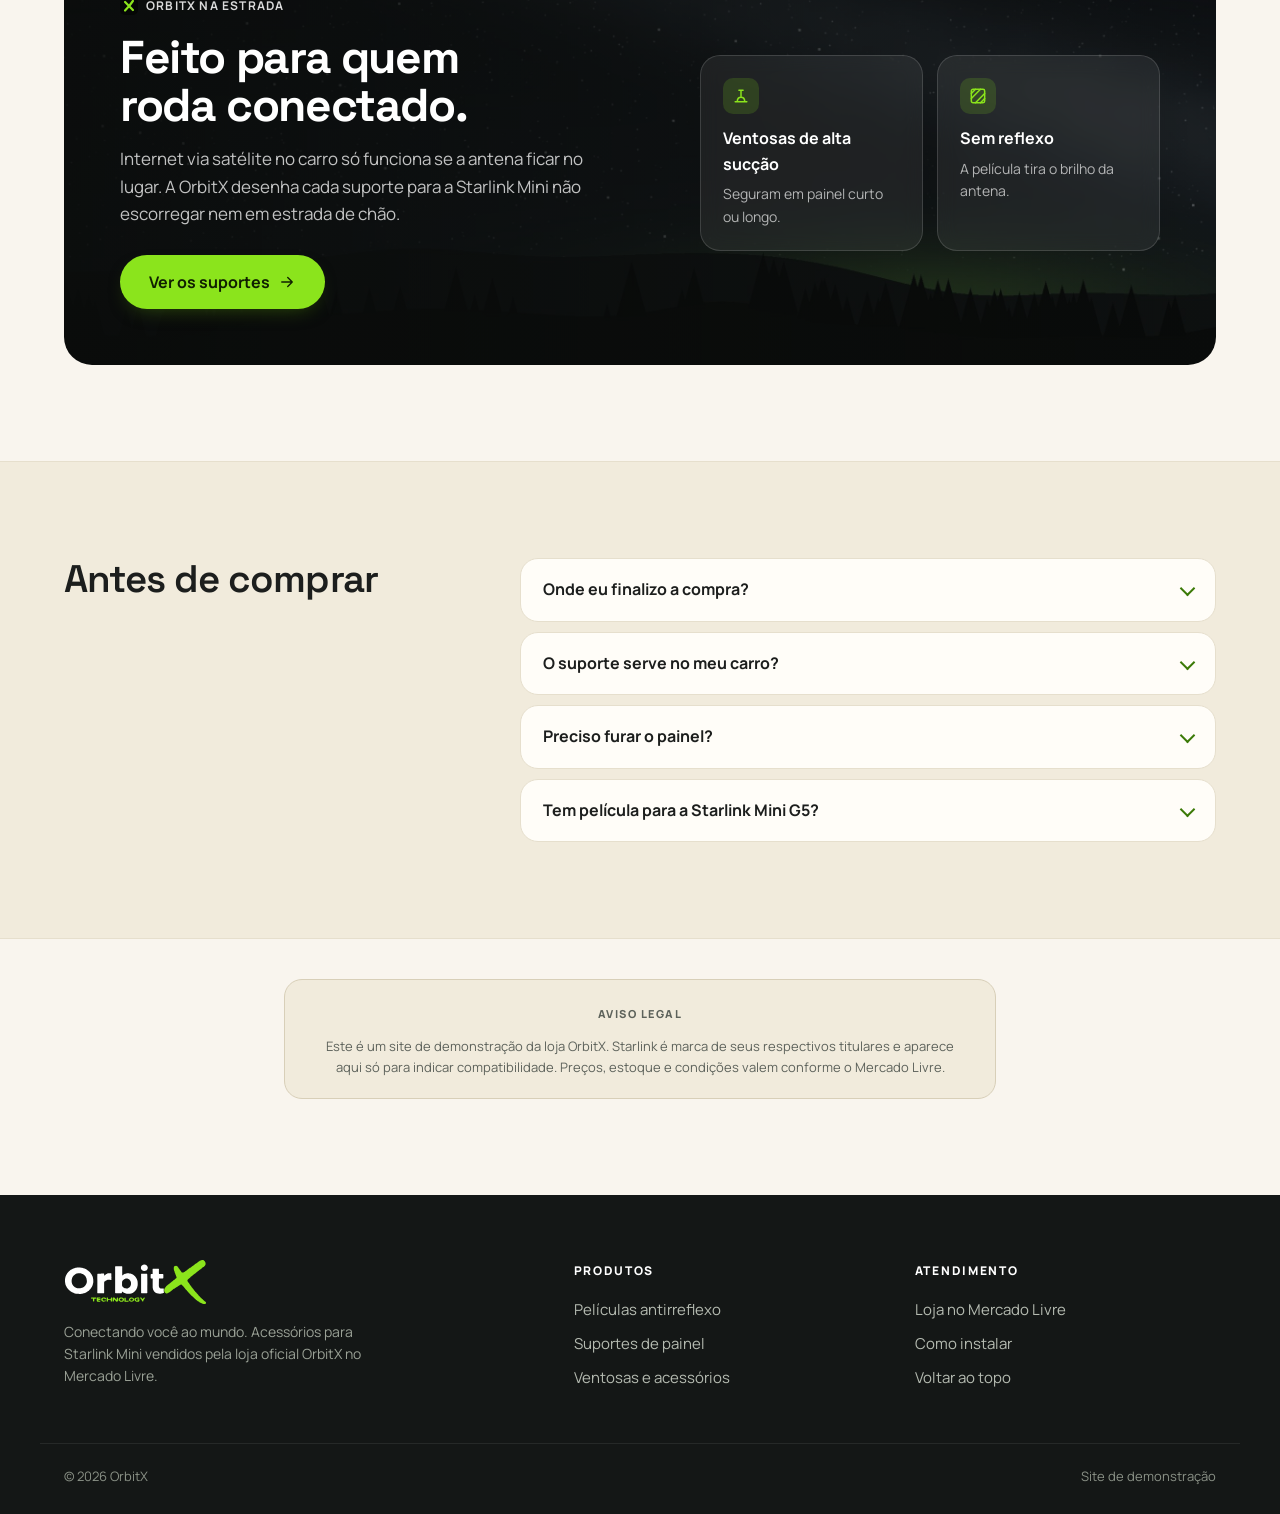
==== commit e569b08d: "Home nova, desenhada no Claude Design na estrutura da Star2Go Fundo creme com topo noturno, cards cl" ====
--- a/site/index.html
+++ b/site/index.html
@@ -1,185 +1,266 @@
-<!doctype html>
-<html lang="pt-BR">
-<head>
-  <meta charset="utf-8">
-  <meta name="viewport" content="width=device-width, initial-scale=1">
-  <title>OrbitX | Acessórios para Starlink Mini</title>
-  <meta name="description" content="Películas antirreflexo, suportes de painel e ventosas para Starlink Mini. Compre com segurança pelo Mercado Livre.">
-  <meta name="theme-color" content="#050705">
-  <link rel="icon" href="img/favicon.svg" type="image/svg+xml">
-  <link rel="preconnect" href="https://fonts.googleapis.com">
-  <link rel="preconnect" href="https://fonts.gstatic.com" crossorigin>
-  <link href="https://fonts.googleapis.com/css2?family=Manrope:wght@400;500;600;700&family=Sora:wght@600;700;800&display=swap" rel="stylesheet">
-  <link rel="stylesheet" href="styles.css">
-</head>
-<body>
-  <div class="topbar" id="topbar">
-    <p>Site de demonstração. Toda compra é feita com segurança na loja oficial OrbitX do Mercado Livre.</p>
-    <button class="topbar__close" aria-label="Fechar aviso" onclick="this.parentElement.remove()">×</button>
-  </div>
-
-  <header class="header">
-    <div class="wrap header__row">
-      <a class="logo" href="#" aria-label="OrbitX Technology, página inicial"><img src="img/logo-orbitx.svg" alt="OrbitX Technology" width="152" height="49"></a>
-      <nav class="nav" aria-label="Principal">
-        <a href="#produtos" data-filter-link="peliculas">Películas</a>
-        <a href="#produtos" data-filter-link="suportes">Suportes</a>
-        <a href="#produtos" data-filter-link="acessorios">Acessórios</a>
-        <a href="#sobre">Sobre</a>
-      </nav>
-      <a class="btn btn--ghost btn--sm header__ml" id="storeLink" href="#" target="_blank" rel="noopener">Loja no Mercado Livre</a>
-    </div>
-    <div class="wrap">
-      <form class="search" role="search" onsubmit="event.preventDefault()">
-        <svg viewBox="0 0 24 24" aria-hidden="true"><circle cx="11" cy="11" r="7"/><path d="m20 20-3.5-3.5"/></svg>
-        <input id="search" type="search" placeholder="Buscar película, suporte, ventosa…" aria-label="Buscar produtos">
-        <button class="btn btn--accent btn--sm" type="submit">Buscar</button>
-      </form>
-    </div>
-  </header>
-
-  <main>
-    <section class="hero">
-      <canvas class="hero__stars" id="stars" aria-hidden="true"></canvas>
-      <div class="hero__waves" aria-hidden="true"></div>
-      <div class="wrap hero__grid">
-        <div class="hero__copy">
-          <h1>Sinal no céu.<br><span>Starlink Mini firme no painel.</span></h1>
-          <p class="hero__lead">A OrbitX desenvolve películas antirreflexo e suportes com ventosas para quem leva a Starlink Mini na estrada. Instalação rápida, sem furar nada, e a compra protegida pelo Mercado Livre.</p>
-          <div class="hero__cta">
-            <a class="btn btn--accent" href="#produtos">Ver produtos <svg class="ico" viewBox="0 0 24 24" aria-hidden="true"><path d="M5 12h14M13 6l6 6-6 6"/></svg></a>
-            <a class="btn btn--ghost" href="#uso">Escolher pelo uso</a>
-          </div>
-          <ul class="hero__chips">
-            <li>Frete grátis em vários itens</li>
-            <li>Compra garantida</li>
-            <li>Até 69% OFF</li>
-          </ul>
-        </div>
-        <a class="hero__card" id="heroCard" href="#" target="_blank" rel="noopener">
-          <span class="hero__card-tag">Mais vendido · Starlink Mini</span>
-          <img src="img/p5.webp" alt="Suporte de painel OrbitX com ventosas segurando uma Starlink Mini" width="1004" height="1200">
-          <span class="hero__card-foot">
-            <span>Suporte de Painel com Ventosas</span>
-            <strong>R$ 88,00</strong>
-          </span>
-        </a>
-      </div>
-    </section>
-
-    <section class="perks" aria-label="Vantagens">
-      <div class="wrap perks__row">
-        <div class="perk"><b>Compra garantida</b><span>pelo Mercado Livre</span></div>
-        <div class="perk"><b>Frete grátis</b><span>em diversos produtos</span></div>
-        <div class="perk"><b>Parcelamento</b><span>sem juros no cartão</span></div>
-        <div class="perk"><b>Sem furos</b><span>instalação com ventosas</span></div>
-        <div class="perk"><b>Suporte</b><span>direto com a OrbitX</span></div>
-      </div>
-    </section>
-
-    <section class="section" id="produtos">
-      <div class="wrap">
-        <div class="section__head">
-          <div>
-            <h2>Ofertas da semana</h2>
-          </div>
-          <div class="tabs" role="tablist" aria-label="Filtrar por categoria">
-            <button class="tab is-active" role="tab" aria-selected="true" data-filter="todos">Todos</button>
-            <button class="tab" role="tab" aria-selected="false" data-filter="peliculas">Películas</button>
-            <button class="tab" role="tab" aria-selected="false" data-filter="suportes">Suportes</button>
-            <button class="tab" role="tab" aria-selected="false" data-filter="acessorios">Acessórios</button>
-          </div>
-        </div>
-        <div class="grid" id="grid"></div>
-        <p class="empty" id="empty" hidden>Nenhum produto encontrado para essa busca.</p>
-        <p class="note">Preços consultados no Mercado Livre em 02/10/2026 e sujeitos a alteração. O valor final aparece no anúncio.</p>
-      </div>
-    </section>
-
-    <section class="section section--alt" id="uso">
-      <div class="wrap">
-        <div class="section__head">
-          <div>
-            <h2>Onde vai a sua Starlink?</h2>
-          </div>
-        </div>
-        <div class="uses">
-          <button class="use" data-filter-link="suportes">
-            <img src="img/p7.webp" alt="" loading="lazy">
-            <span class="use__label">Painel do carro</span>
-            <span class="use__meta">Suportes com ventosas</span>
-          </button>
-          <button class="use" data-filter-link="peliculas">
-            <img src="img/p1.webp" alt="" loading="lazy">
-            <span class="use__label">Menos reflexo</span>
-            <span class="use__meta">Películas antirreflexo</span>
-          </button>
-          <button class="use" data-filter-link="acessorios">
-            <img src="img/p6.webp" alt="" loading="lazy">
-            <span class="use__label">Reposição</span>
-            <span class="use__meta">Ventosas de alta sucção</span>
-          </button>
-          <button class="use" data-filter-link="acessorios">
-            <img src="img/p10.webp" alt="" loading="lazy">
-            <span class="use__label">Carro elétrico</span>
-            <span class="use__meta">Organizador de cabo Wallbox</span>
-          </button>
-        </div>
-      </div>
-    </section>
-
-    <section class="feature" id="sobre">
-      <div class="wrap feature__grid">
-        <div class="feature__media">
-          <img src="img/p9.webp" alt="Kit OrbitX com suporte de painel e adesivo antirreflexo para Starlink Mini" loading="lazy">
-        </div>
-        <div class="feature__copy">
-          <h2>Feito para quem roda com a Starlink Mini</h2>
-          <p>Cada acessório OrbitX resolve um problema real de quem usa internet via satélite no carro: a antena que escorrega no painel, o reflexo que incomoda o motorista e a fiscalização que pede o para-brisa livre.</p>
-          <ul class="checks">
-            <li><b>Encaixe sob medida</b> para a Starlink Mini, incluindo a geração G5.</li>
-            <li><b>Ventosas de alta sucção</b> que seguram firme em painel curto ou longo.</li>
-            <li><b>Película antirreflexo</b> que tira o brilho da antena no para-brisa.</li>
-          </ul>
-          <a class="btn btn--accent" id="kitLink" href="#" target="_blank" rel="noopener">Ver o kit completo</a>
-        </div>
-      </div>
-    </section>
-
-    <section class="section">
-      <div class="wrap">
-        <div class="section__head"><div><h2>Antes de comprar</h2></div></div>
-        <div class="faq">
-          <details><summary>Onde eu finalizo a compra?</summary><p>No Mercado Livre. Cada botão "Comprar" abre o anúncio oficial da OrbitX, com pagamento, frete e garantia do Mercado Livre.</p></details>
-          <details><summary>Os suportes servem no meu carro?</summary><p>Há versões para painel curto e longo, além de modelos testados em Hilux e Creta. Confira a compatibilidade na descrição de cada anúncio.</p></details>
-          <details><summary>Preciso furar o painel?</summary><p>Não. Os suportes da OrbitX fixam com ventosas, e as películas são adesivas.</p></details>
-          <details><summary>Funciona com a Starlink Mini G5?</summary><p>Sim, há uma película específica para a 5ª geração da Starlink Mini.</p></details>
-        </div>
-      </div>
-    </section>
-
-    <section class="cta">
-      <div class="wrap cta__box">
-        <div>
-          <h2>Toda a linha OrbitX no Mercado Livre</h2>
-          <p>Acompanhe a loja para ver lançamentos e ofertas.</p>
-        </div>
-        <a class="btn btn--accent" id="ctaLink" href="#" target="_blank" rel="noopener">Abrir a loja <svg class="ico" viewBox="0 0 24 24" aria-hidden="true"><path d="M5 12h14M13 6l6 6-6 6"/></svg></a>
-      </div>
-    </section>
-  </main>
-
-  <footer class="footer">
-    <div class="wrap footer__row">
-      <div>
-        <img class="footer__logo" src="img/logo-orbitx.svg" alt="OrbitX Technology" width="136" height="44">
-        <p>Conectando você ao mundo.</p>
-      </div>
-      <p class="footer__legal">Site de demonstração. Starlink é marca de seus respectivos titulares e é citada apenas para indicar compatibilidade. Preços e disponibilidade conforme o Mercado Livre.</p>
-    </div>
-  </footer>
-
-  <script src="products.js"></script>
-  <script src="app.js"></script>
-</body>
-</html>
+<!doctype html>
+<html lang="pt-BR" data-theme="light">
+<head>
+  <meta charset="utf-8">
+  <meta name="viewport" content="width=device-width, initial-scale=1">
+  <title>OrbitX | Acessórios para Starlink Mini</title>
+  <meta name="description" content="Películas antirreflexo, suportes de painel e ventosas para Starlink Mini. Compre com segurança pelo Mercado Livre.">
+  <meta name="theme-color" content="#f9f5ee">
+  <link rel="icon" href="img/favicon.svg" type="image/svg+xml">
+  <script>
+    try { var t = localStorage.getItem("orbitx-tema"); if (t === "dark" || t === "light") document.documentElement.dataset.theme = t; } catch (e) {}
+  </script>
+  <link rel="preconnect" href="https://fonts.googleapis.com">
+  <link rel="preconnect" href="https://fonts.gstatic.com" crossorigin>
+  <link href="https://fonts.googleapis.com/css2?family=Manrope:wght@400;500;600;700;800&family=Space+Grotesk:wght@500;600;700&display=swap" rel="stylesheet">
+  <link rel="stylesheet" href="styles.css">
+</head>
+<body>
+  <svg width="0" height="0" style="position:absolute" aria-hidden="true">
+    <symbol id="i-arrow" viewBox="0 0 24 24"><path d="M5 12h14M13 6l6 6-6 6"/></symbol>
+    <symbol id="i-cart" viewBox="0 0 24 24"><path d="M3 4h2l2.4 11.2a2 2 0 0 0 2 1.6h7.7a2 2 0 0 0 2-1.5L21 8H6.2"/><circle cx="10" cy="20" r="1.3"/><circle cx="17" cy="20" r="1.3"/></symbol>
+    <symbol id="i-search" viewBox="0 0 24 24"><circle cx="11" cy="11" r="7"/><path d="m20 20-3.5-3.5"/></symbol>
+    <symbol id="i-sun" viewBox="0 0 24 24"><circle cx="12" cy="12" r="4"/><path d="M12 2v2M12 20v2M4.9 4.9l1.4 1.4M17.7 17.7l1.4 1.4M2 12h2M20 12h2M4.9 19.1l1.4-1.4M17.7 6.3l1.4-1.4"/></symbol>
+    <symbol id="i-moon" viewBox="0 0 24 24"><path d="M20 14.5A8 8 0 1 1 9.5 4a6.5 6.5 0 0 0 10.5 10.5Z"/></symbol>
+    <symbol id="i-truck" viewBox="0 0 24 24"><path d="M3 6h11v10H3zM14 9h4l3 3v4h-7"/><circle cx="7" cy="18" r="1.8"/><circle cx="17" cy="18" r="1.8"/></symbol>
+    <symbol id="i-shield" viewBox="0 0 24 24"><path d="M12 3 4.5 6v6c0 4.4 3.2 7.8 7.5 9 4.3-1.2 7.5-4.6 7.5-9V6Z"/><path d="m8.8 12.2 2.2 2.2 4.4-4.6"/></symbol>
+    <symbol id="i-card" viewBox="0 0 24 24"><rect x="3" y="5.5" width="18" height="13" rx="2.5"/><path d="M3 10h18M7 15h4"/></symbol>
+    <symbol id="i-cup" viewBox="0 0 24 24"><path d="M5 19h14M7.5 19c0-3.5 2-5.5 4.5-5.5s4.5 2 4.5 5.5M12 13.5V5M9.5 5h5"/></symbol>
+    <symbol id="i-car" viewBox="0 0 24 24"><path d="M4 16v-3.5l2-5A2 2 0 0 1 7.9 6h8.2a2 2 0 0 1 1.9 1.5l2 5V16M4 16h16M4 16v2.5M20 16v2.5M4 12.5h16"/></symbol>
+    <symbol id="i-film" viewBox="0 0 24 24"><rect x="4" y="4" width="16" height="16" rx="2"/><path d="m4 9 5-5M4 15 15 4M9 20 20 9M15 20l5-5"/></symbol>
+    <symbol id="i-plug" viewBox="0 0 24 24"><path d="M9 3v4M15 3v4M7 7h10v4a5 5 0 0 1-10 0zM12 16v5"/></symbol>
+    <symbol id="i-close" viewBox="0 0 24 24"><path d="M6 6l12 12M18 6 6 18"/></symbol>
+  </svg>
+
+  <div class="announce" id="announce">
+    <p><svg class="ico"><use href="#i-truck"/></svg> Frete grátis em diversos produtos, com a compra protegida pelo Mercado Livre</p>
+    <button class="announce__close" type="button" aria-label="Fechar aviso"><svg class="ico"><use href="#i-close"/></svg></button>
+  </div>
+
+  <header class="header">
+    <div class="wrap header__row">
+      <a class="logo" href="#topo" aria-label="OrbitX Technology, início">
+        <img class="logo--claro" src="img/logo-orbitx-claro.svg" alt="OrbitX Technology" width="152" height="49">
+        <img class="logo--escuro" src="img/logo-orbitx.svg" alt="" width="152" height="49">
+      </a>
+      <nav class="nav" aria-label="Principal">
+        <a href="#ofertas" data-filter-link="peliculas">Películas</a>
+        <a href="#ofertas" data-filter-link="suportes">Suportes</a>
+        <a href="#ofertas" data-filter-link="acessorios">Acessórios</a>
+        <a href="#instalar">Como instalar</a>
+      </nav>
+      <div class="header__tools">
+        <div class="theme" role="group" aria-label="Aparência do site">
+          <button type="button" class="theme__opt" data-theme-set="light" aria-pressed="true"><svg class="ico"><use href="#i-sun"/></svg><span>Claro</span></button>
+          <button type="button" class="theme__opt" data-theme-set="dark" aria-pressed="false"><svg class="ico"><use href="#i-moon"/></svg><span>Escuro</span></button>
+        </div>
+        <a class="icon-btn" data-store-link href="#" target="_blank" rel="noopener" aria-label="Abrir a loja no Mercado Livre"><svg class="ico"><use href="#i-cart"/></svg></a>
+      </div>
+    </div>
+    <div class="wrap">
+      <form class="search" role="search">
+        <svg class="ico"><use href="#i-search"/></svg>
+        <input id="search" type="search" placeholder="Buscar película, suporte ou ventosa…" aria-label="Buscar produtos" autocomplete="off">
+        <button class="btn btn--accent btn--sm" type="submit">Buscar</button>
+      </form>
+    </div>
+  </header>
+
+  <main id="topo">
+    <section class="hero">
+      <div class="wrap hero__grid">
+        <div class="hero__copy">
+          <h1>Starlink Mini no painel.<br><span>Firme e sem reflexo.</span></h1>
+          <p class="hero__lead">A OrbitX faz películas antirreflexo e suportes com ventosas para a sua Starlink Mini viajar no carro. Instala em minutos, sem furar nada, e a compra é protegida pelo Mercado Livre.</p>
+          <div class="hero__cta">
+            <a class="btn btn--accent btn--lg" href="#ofertas">Ver ofertas <svg class="ico"><use href="#i-arrow"/></svg></a>
+            <a class="btn btn--glass btn--lg" href="#uso">Escolher pelo uso</a>
+          </div>
+          <ul class="hero__chips">
+            <li><svg class="ico"><use href="#i-truck"/></svg>Frete grátis em vários itens</li>
+            <li><svg class="ico"><use href="#i-card"/></svg>Até 3x sem juros</li>
+            <li><svg class="ico"><use href="#i-shield"/></svg>Compra garantida</li>
+          </ul>
+        </div>
+        <a class="hero__card" data-product-link="5" href="#" target="_blank" rel="noopener">
+          <span class="hero__tag"><span class="dot"></span>Mais vendido · Starlink Mini</span>
+          <span class="hero__media"><img src="img/p5.webp" alt="Suporte de painel OrbitX com ventosas segurando uma Starlink Mini" width="1004" height="1200"></span>
+          <span class="hero__hotspot"><span class="hero__pulse"></span>Ver produto</span>
+          <span class="hero__foot">
+            <span>Suporte de Painel com Ventosas<small>Painel curto e longo</small></span>
+            <strong><s>R$ 150,00</s>R$ 88,00</strong>
+          </span>
+        </a>
+      </div>
+    </section>
+
+    <section class="perks" aria-label="Vantagens">
+      <div class="wrap perks__row">
+        <div class="perk"><span class="perk__icon"><svg class="ico"><use href="#i-shield"/></svg></span><span><b>Compra garantida</b>pelo Mercado Livre</span></div>
+        <div class="perk"><span class="perk__icon"><svg class="ico"><use href="#i-truck"/></svg></span><span><b>Frete grátis</b>em diversos produtos</span></div>
+        <div class="perk"><span class="perk__icon"><svg class="ico"><use href="#i-card"/></svg></span><span><b>Até 3x</b>sem juros no cartão</span></div>
+        <div class="perk"><span class="perk__icon"><svg class="ico"><use href="#i-cup"/></svg></span><span><b>Sem furos</b>fixação com ventosas</span></div>
+      </div>
+    </section>
+
+    <section class="section" id="ofertas">
+      <div class="wrap">
+        <div class="section__head">
+          <h2>Ofertas OrbitX</h2>
+          <a class="link-more" data-store-link href="#" target="_blank" rel="noopener">Ver a loja completa <svg class="ico"><use href="#i-arrow"/></svg></a>
+        </div>
+        <div class="tabs" role="tablist" aria-label="Filtrar por categoria">
+          <button class="tab is-active" type="button" role="tab" aria-selected="true" data-filter="todos">Todos <span>10</span></button>
+          <button class="tab" type="button" role="tab" aria-selected="false" data-filter="peliculas">Películas <span>4</span></button>
+          <button class="tab" type="button" role="tab" aria-selected="false" data-filter="suportes">Suportes <span>4</span></button>
+          <button class="tab" type="button" role="tab" aria-selected="false" data-filter="acessorios">Acessórios <span>2</span></button>
+        </div>
+        <div class="grid" id="grid" aria-live="polite"></div>
+        <div class="empty" id="empty" hidden>
+          <p>Nenhum produto com esse nome.</p>
+          <button class="btn btn--ghost btn--sm" type="button" id="clearSearch">Limpar a busca</button>
+        </div>
+        <p class="note">Preços consultados no Mercado Livre em 02/10/2026 e sujeitos a alteração. O valor final aparece no anúncio.</p>
+      </div>
+    </section>
+
+    <section class="section section--flush">
+      <div class="wrap spotlight">
+        <a class="spotlight__media" data-product-link="9" href="#" target="_blank" rel="noopener">
+          <span class="spotlight__tag"><span class="dot"></span>Kit completo</span>
+          <img src="img/p9.webp" alt="Kit OrbitX com suporte de painel e película antirreflexo para Starlink Mini" loading="lazy">
+          <span class="spotlight__price"><s>R$ 255,00</s>R$ 89,00<em>-65%</em></span>
+        </a>
+        <div class="spotlight__side">
+          <h2>Suporte e película num pedido só</h2>
+          <p>O kit junta o suporte de painel com ventosas e o adesivo antirreflexo. É o jeito mais simples de deixar a Starlink Mini pronta para a estrada.</p>
+          <div class="mini-cards">
+            <a class="mini" data-product-link="1" href="#" target="_blank" rel="noopener"><img src="img/p1.webp" alt="Película antirreflexo OrbitX" loading="lazy"><span>Película Antirreflexo</span><strong>R$ 38,80</strong></a>
+            <a class="mini" data-product-link="6" href="#" target="_blank" rel="noopener"><img src="img/p6.webp" alt="Ventosas OrbitX de alta sucção" loading="lazy"><span>Ventosas de Alta Sucção</span><strong>R$ 90,21</strong></a>
+          </div>
+        </div>
+      </div>
+    </section>
+
+    <section class="section section--flush" id="uso">
+      <div class="wrap">
+        <h2 class="section__title">Onde vai a sua Starlink?</h2>
+        <div class="uses">
+          <button class="use" type="button" data-filter-link="suportes">
+            <span class="use__icon"><svg class="ico"><use href="#i-car"/></svg></span>
+            <span class="use__kicker">Painel do carro</span>
+            <span class="use__title">Suportes com ventosas</span>
+            <span class="use__count">4 produtos</span>
+            <span class="use__more">Ver suportes <svg class="ico"><use href="#i-arrow"/></svg></span>
+          </button>
+          <button class="use" type="button" data-filter-link="peliculas">
+            <span class="use__icon"><svg class="ico"><use href="#i-film"/></svg></span>
+            <span class="use__kicker">Para-brisa</span>
+            <span class="use__title">Películas antirreflexo</span>
+            <span class="use__count">4 produtos</span>
+            <span class="use__more">Ver películas <svg class="ico"><use href="#i-arrow"/></svg></span>
+          </button>
+          <button class="use" type="button" data-filter-link="acessorios">
+            <span class="use__icon"><svg class="ico"><use href="#i-cup"/></svg></span>
+            <span class="use__kicker">Reposição</span>
+            <span class="use__title">Ventosas de alta sucção</span>
+            <span class="use__count">1 produto</span>
+            <span class="use__more">Ver ventosas <svg class="ico"><use href="#i-arrow"/></svg></span>
+          </button>
+          <button class="use" type="button" data-filter-link="acessorios">
+            <span class="use__icon"><svg class="ico"><use href="#i-plug"/></svg></span>
+            <span class="use__kicker">Garagem</span>
+            <span class="use__title">Carro elétrico</span>
+            <span class="use__count">1 produto</span>
+            <span class="use__more">Ver organizador <svg class="ico"><use href="#i-arrow"/></svg></span>
+          </button>
+        </div>
+
+        <div class="stats">
+          <div><b>10</b><span>produtos para Starlink Mini</span></div>
+          <div><b>até 69%</b><span>de desconto na loja</span></div>
+          <div><b>3x</b><span>sem juros no cartão</span></div>
+          <div><b>0 furos</b><span>no painel do seu carro</span></div>
+        </div>
+      </div>
+    </section>
+
+    <section class="section section--paper" id="instalar">
+      <div class="wrap">
+        <h2 class="center">Instala em três passos</h2>
+        <ol class="steps">
+          <li><span class="step__n">1</span><b>Limpe o painel</b><p>Um pano úmido tira a poeira e a gordura do lugar das ventosas.</p></li>
+          <li><span class="step__n">2</span><b>Fixe as ventosas</b><p>Pressione e trave. O suporte segura firme, sem cola e sem parafuso.</p></li>
+          <li><span class="step__n">3</span><b>Encaixe a Starlink</b><p>A Mini entra no suporte e a película tira o brilho do para-brisa.</p></li>
+        </ol>
+      </div>
+    </section>
+
+    <section class="section">
+      <div class="wrap">
+        <div class="pro">
+          <div class="pro__copy">
+            <span class="pro__badge"><img src="img/favicon.svg" alt="" width="18" height="18">OrbitX na estrada</span>
+            <h2>Feito para quem roda conectado.</h2>
+            <p>Internet via satélite no carro só funciona se a antena ficar no lugar. A OrbitX desenha cada suporte para a Starlink Mini não escorregar nem em estrada de chão.</p>
+            <a class="btn btn--accent btn--lg" href="#ofertas" data-filter-link="suportes">Ver os suportes <svg class="ico"><use href="#i-arrow"/></svg></a>
+          </div>
+          <div class="pro__cards">
+            <div class="glass"><span class="glass__icon"><svg class="ico"><use href="#i-cup"/></svg></span><b>Ventosas de alta sucção</b><span>Seguram em painel curto ou longo.</span></div>
+            <div class="glass"><span class="glass__icon"><svg class="ico"><use href="#i-film"/></svg></span><b>Sem reflexo</b><span>A película tira o brilho da antena.</span></div>
+          </div>
+        </div>
+      </div>
+    </section>
+
+    <section class="section section--paper">
+      <div class="wrap faq-wrap">
+        <h2>Antes de comprar</h2>
+        <div class="faq">
+          <details><summary>Onde eu finalizo a compra?</summary><p>No Mercado Livre. Cada botão abre o anúncio oficial da OrbitX, com pagamento, frete e garantia do Mercado Livre.</p></details>
+          <details><summary>O suporte serve no meu carro?</summary><p>Há versões para painel curto e longo, além de modelos pensados para Hilux e Creta. A compatibilidade completa está na descrição de cada anúncio.</p></details>
+          <details><summary>Preciso furar o painel?</summary><p>Não. Os suportes fixam com ventosas e as películas são adesivas.</p></details>
+          <details><summary>Tem película para a Starlink Mini G5?</summary><p>Sim, existe uma película específica para a 5ª geração da Starlink Mini.</p></details>
+        </div>
+      </div>
+    </section>
+
+    <section class="section section--legal">
+      <div class="wrap">
+        <div class="legal">
+          <b>Aviso legal</b>
+          <p>Este é um site de demonstração da loja OrbitX. Starlink é marca de seus respectivos titulares e aparece aqui só para indicar compatibilidade. Preços, estoque e condições valem conforme o Mercado Livre.</p>
+        </div>
+      </div>
+    </section>
+  </main>
+
+  <footer class="footer">
+    <div class="wrap footer__grid">
+      <div class="footer__brand">
+        <img src="img/logo-orbitx.svg" alt="OrbitX Technology" width="150" height="48">
+        <p>Conectando você ao mundo. Acessórios para Starlink Mini vendidos pela loja oficial OrbitX no Mercado Livre.</p>
+      </div>
+      <div>
+        <h3>Produtos</h3>
+        <a href="#ofertas" data-filter-link="peliculas">Películas antirreflexo</a>
+        <a href="#ofertas" data-filter-link="suportes">Suportes de painel</a>
+        <a href="#ofertas" data-filter-link="acessorios">Ventosas e acessórios</a>
+      </div>
+      <div>
+        <h3>Atendimento</h3>
+        <a data-store-link href="#" target="_blank" rel="noopener">Loja no Mercado Livre</a>
+        <a href="#instalar">Como instalar</a>
+        <a href="#topo">Voltar ao topo</a>
+      </div>
+    </div>
+    <div class="wrap footer__bottom">
+      <span>© 2026 OrbitX</span>
+      <span>Site de demonstração</span>
+    </div>
+  </footer>
+
+  <script src="products.js"></script>
+  <script src="app.js"></script>
+</body>
+</html>
--- a/site/styles.css
+++ b/site/styles.css
@@ -1,194 +1,313 @@
+/* Tokens: vêm do canvas "OrbitX Loja" no Claude Design (LIGHT e DARK). */
 :root {
-  --bg: #050705;
-  --bg-2: #0c110c;
-  --panel: #111811;
-  --line: #1f2a1f;
-  --text: #eef4ec;
-  --muted: #9aa897;
+  --bg: #f9f5ee;
+  --paper: #f1ebdc;
+  --card: #fffdf8;
+  --tile: #ffffff;
+  --line: #e6dfcd;
+  --line-strong: #d8cfb8;
+  --text: #1c1e1d;
+  --muted: #5d625b;
+  --soft: #767b73;
   --accent: #8be41c;
-  --accent-ink: #0b1400;
-  --paper: #f6f8f4;
-  --radius: 18px;
+  --accent-ink: #102000;
+  --accent-text: #3b7a07;
+  --accent-wash: #eef9dc;
+  --header-bg: rgba(249, 245, 238, .9);
+  --shadow: 0 1px 2px rgba(40, 35, 20, .05), 0 12px 32px -18px rgba(40, 35, 20, .28);
+  --shadow-lift: 0 2px 4px rgba(40, 35, 20, .06), 0 24px 48px -22px rgba(40, 35, 20, .38);
+  --radius: 22px;
+  --radius-lg: 28px;
   --wrap: 1200px;
-  --display: "Sora", "Manrope", system-ui, sans-serif;
+  --display: "Space Grotesk", "Manrope", system-ui, sans-serif;
   --body: "Manrope", system-ui, -apple-system, "Segoe UI", sans-serif;
-}
-
+  --ease: cubic-bezier(.16, 1, .3, 1);
+  color-scheme: light;
+}
+:root[data-theme="dark"] {
+  --bg: #0f1110;
+  --paper: #151816;
+  --card: #1a1d1b;
+  --line: #262a27;
+  --line-strong: #343a35;
+  --text: #eef1ec;
+  --muted: #a7ada4;
+  --soft: #8d948a;
+  --accent-text: #9be83a;
+  --accent-wash: #1d2b12;
+  --header-bg: rgba(15, 17, 16, .88);
+  --shadow: 0 1px 2px rgba(0, 0, 0, .3), 0 14px 32px -18px rgba(0, 0, 0, .7);
+  --shadow-lift: 0 2px 4px rgba(0, 0, 0, .35), 0 26px 52px -22px rgba(0, 0, 0, .85);
+  color-scheme: dark;
+}
+
+/* Base */
 * { box-sizing: border-box; }
-html { scroll-behavior: smooth; scroll-padding-top: 140px; }
-body { margin: 0; background: var(--bg); color: var(--text); font: 16px/1.6 var(--body); -webkit-font-smoothing: antialiased; }
+html { scroll-behavior: smooth; scroll-padding-top: 150px; scrollbar-color: var(--line-strong) var(--bg); }
+body { margin: 0; background: var(--bg); color: var(--text); font: 16px/1.6 var(--body); -webkit-font-smoothing: antialiased; transition: background-color .35s var(--ease), color .35s var(--ease); }
 img { max-width: 100%; display: block; }
 a { color: inherit; text-decoration: none; }
-h1, h2, h3 { font-family: var(--display); line-height: 1.1; margin: 0; letter-spacing: -0.02em; }
-h2 { font-size: clamp(1.7rem, 3vw, 2.4rem); text-wrap: balance; }
-h1 { text-wrap: balance; }
-.wrap { max-width: var(--wrap); margin: 0 auto; padding: 0 20px; }
-
-
-/* Superfícies do navegador */
+h1, h2, h3 { font-family: var(--display); font-weight: 600; line-height: 1.08; letter-spacing: -0.025em; margin: 0; text-wrap: balance; }
+h2 { font-size: clamp(1.8rem, 3vw, 2.5rem); }
+p { text-wrap: pretty; }
+.wrap { max-width: var(--wrap); margin: 0 auto; padding: 0 24px; }
+.center { text-align: center; }
 ::selection { background: var(--accent); color: var(--accent-ink); }
-html { scrollbar-color: #2c3a2c var(--bg); }
-input { caret-color: var(--accent); }
-:focus-visible { outline: 2px solid var(--accent); outline-offset: 3px; border-radius: 6px; }
-.btn:focus-visible, .tab:focus-visible { border-radius: 999px; }
-.ico { width: 18px; height: 18px; fill: none; stroke: currentColor; stroke-width: 2.2; stroke-linecap: round; stroke-linejoin: round; transition: transform .2s; }
+input { caret-color: var(--accent-text); }
+:focus-visible { outline: 2px solid var(--accent-text); outline-offset: 3px; border-radius: 8px; }
+.ico { width: 18px; height: 18px; flex: none; fill: none; stroke: currentColor; stroke-width: 1.8; stroke-linecap: round; stroke-linejoin: round; }
+.dot { width: 7px; height: 7px; border-radius: 50%; background: var(--accent); flex: none; }
+
+/* Botões */
+.btn { display: inline-flex; align-items: center; justify-content: center; gap: 8px; min-height: 46px; padding: 12px 22px; border-radius: 999px; font: 700 .9rem/1 var(--body); border: 1px solid transparent; cursor: pointer; transition: transform .25s var(--ease), filter .2s, background-color .2s, border-color .2s; }
+.btn .ico { transition: transform .25s var(--ease); }
+.btn:hover { transform: translateY(-1px); }
 .btn:hover .ico { transform: translateX(3px); }
-.card__price, .hero__card-foot strong { font-variant-numeric: tabular-nums; }
-
-/* Botões */
-.btn { display: inline-flex; align-items: center; justify-content: center; gap: 8px; padding: 14px 24px; border-radius: 999px; font-weight: 600; font-size: 0.95rem; border: 1px solid transparent; cursor: pointer; transition: transform .15s, background .15s, border-color .15s; font-family: inherit; }
-.btn:hover { transform: translateY(-1px); }
+.btn:active { transform: scale(.98); }
 .btn--accent { background: var(--accent); color: var(--accent-ink); }
-.btn--accent:hover { background: #a2f43b; }
-.btn--ghost { border-color: #2c3a2c; color: var(--text); background: rgba(255,255,255,.02); }
-.btn--ghost:hover { border-color: var(--accent); }
-.btn--sm { padding: 9px 16px; font-size: .85rem; }
-.btn--block { width: 100%; }
-
-/* Barra de aviso */
-.topbar { background: var(--accent); color: var(--accent-ink); font-size: .82rem; font-weight: 600; text-align: center; padding: 8px 44px; position: relative; }
-.topbar p { margin: 0; }
-.topbar__close { position: absolute; right: 12px; top: 50%; transform: translateY(-50%); background: none; border: 0; font-size: 1.2rem; cursor: pointer; color: inherit; }
+.btn--accent:hover { filter: brightness(1.06); }
+.btn--lg { min-height: 54px; padding: 15px 28px; font-size: 1rem; }
+.hero .btn--accent, .pro .btn--accent { box-shadow: 0 8px 20px -10px rgba(70, 120, 10, .7); }
+.btn--ghost { border-color: var(--line-strong); color: var(--text); background: var(--card); }
+.btn--ghost:hover { border-color: var(--text); }
+.btn--glass { border-color: rgba(255, 255, 255, .24); color: #fff; background: rgba(255, 255, 255, .06); }
+.btn--glass:hover { border-color: rgba(255, 255, 255, .5); background: rgba(255, 255, 255, .1); }
+.btn--sm { min-height: 40px; padding: 9px 20px; font-size: .875rem; }
+
+/* Aviso do topo */
+.announce { position: relative; background: var(--accent); color: var(--accent-ink); font-size: .8125rem; font-weight: 700; text-align: center; padding: 9px 48px; }
+.announce p { margin: 0; display: inline-flex; align-items: center; gap: 8px; }
+.announce .ico { width: 16px; height: 16px; }
+.announce__close { position: absolute; right: 10px; top: 50%; transform: translateY(-50%); width: 32px; height: 32px; display: grid; place-items: center; background: none; border: 0; color: inherit; cursor: pointer; border-radius: 50%; }
+.announce__close:hover { background: rgba(0, 0, 0, .08); }
 
 /* Cabeçalho */
-.header { position: sticky; top: 0; z-index: 20; background: rgba(5,7,5,.88); backdrop-filter: blur(14px); border-bottom: 1px solid var(--line); padding-bottom: 14px; }
-.header__row { display: flex; align-items: center; gap: 28px; padding-top: 14px; padding-bottom: 14px; }
-.logo { display: block; flex: none; }
-.logo img { height: 46px; width: auto; }
-.footer__logo { height: 42px; width: auto; }
-.nav { display: flex; gap: 24px; font-size: .92rem; color: var(--muted); }
+.header { position: sticky; top: 0; z-index: 30; background: var(--header-bg); backdrop-filter: blur(14px); -webkit-backdrop-filter: blur(14px); border-bottom: 1px solid var(--line); transition: background-color .35s var(--ease); }
+.header__row { display: flex; align-items: center; gap: 32px; padding-top: 14px; padding-bottom: 12px; }
+.logo { flex: none; display: block; }
+.logo img { height: 44px; width: auto; }
+.logo--escuro { display: none !important; }
+[data-theme="dark"] .logo--claro { display: none !important; }
+[data-theme="dark"] .logo--escuro { display: block !important; }
+.nav { display: flex; gap: 26px; font-size: .9375rem; font-weight: 600; }
+.nav a { position: relative; padding: 6px 0; color: var(--muted); transition: color .2s; }
+.nav a::after { content: ""; position: absolute; left: 0; right: 0; bottom: 0; height: 2px; border-radius: 2px; background: var(--accent); transform: scaleX(0); transform-origin: left; transition: transform .3s var(--ease); }
 .nav a:hover { color: var(--text); }
-.header__ml { margin-left: auto; }
-.search { display: flex; align-items: center; gap: 10px; background: var(--panel); border: 1px solid var(--line); border-radius: 999px; padding: 6px 6px 6px 18px; }
-.search svg { width: 18px; height: 18px; fill: none; stroke: var(--muted); stroke-width: 2; flex: none; }
-.search input { flex: 1; min-width: 0; background: none; border: 0; outline: 0; color: var(--text); font: inherit; font-size: .95rem; }
-.search input::placeholder { color: #8b998a; }
-.search:focus-within { border-color: var(--accent); }
-
-/* Hero */
-.hero { position: relative; overflow: hidden; padding: 72px 0 88px; background: radial-gradient(1200px 500px at 85% 0%, rgba(139,228,28,.13), transparent 60%), linear-gradient(180deg, #070a07, var(--bg)); }
-.hero__stars { position: absolute; inset: 0; width: 100%; height: 100%; }
-.hero__waves { position: absolute; inset: auto -10% -30% -10%; height: 70%; background: repeating-radial-gradient(ellipse 120% 70% at 70% 120%, rgba(139,228,28,.0) 0 14px, rgba(139,228,28,.07) 15px 16px); mask-image: linear-gradient(180deg, transparent, #000 50%); pointer-events: none; }
-.hero__grid { position: relative; display: grid; grid-template-columns: 1.15fr .85fr; gap: 56px; align-items: center; }
-.hero h1 { font-size: clamp(2.4rem, 5.4vw, 4.2rem); font-weight: 800; }
+.nav a:hover::after { transform: scaleX(1); }
+.header__tools { margin-left: auto; display: flex; align-items: center; gap: 12px; }
+.theme { display: flex; gap: 2px; padding: 4px; border-radius: 999px; background: var(--paper); border: 1px solid var(--line); }
+.theme__opt { display: inline-flex; align-items: center; gap: 6px; min-height: 36px; padding: 6px 14px; border-radius: 999px; border: 0; background: transparent; font: 700 .8125rem/1 var(--body); color: var(--muted); cursor: pointer; transition: background-color .25s var(--ease), color .2s; }
+.theme__opt .ico { width: 16px; height: 16px; }
+.theme__opt:hover { color: var(--text); }
+.theme__opt[aria-pressed="true"] { background: var(--accent); color: var(--accent-ink); }
+.icon-btn { width: 44px; height: 44px; display: grid; place-items: center; border-radius: 50%; border: 1px solid var(--line-strong); background: var(--card); color: var(--text); transition: border-color .2s, transform .25s var(--ease); }
+.icon-btn:hover { border-color: var(--text); transform: translateY(-1px); }
+.search { display: flex; align-items: center; gap: 10px; margin-bottom: 14px; background: var(--paper); border: 1px solid var(--line); border-radius: 999px; padding: 5px 5px 5px 20px; transition: border-color .2s, box-shadow .2s; }
+.search > .ico { color: var(--soft); }
+.search input { flex: 1; min-width: 0; background: none; border: 0; outline: 0; color: var(--text); font: 500 .9375rem var(--body); }
+.search input::placeholder { color: var(--soft); }
+.search:focus-within { border-color: var(--accent-text); box-shadow: 0 0 0 4px var(--accent-wash); }
+
+/* Topo noturno */
+.hero { position: relative; color: #fff; padding: 96px 0 104px; background-color: #121514; background-image: linear-gradient(90deg, rgba(8, 10, 9, .84) 0%, rgba(8, 10, 9, .45) 55%, rgba(8, 10, 9, .12) 100%), url("img/hero-noite.jpg"); background-size: cover; background-position: center 60%; }
+.hero__grid { display: flex; flex-wrap: wrap; gap: 64px; align-items: center; }
+.hero__copy { flex: 1 1 500px; min-width: 0; }
+.hero h1 { font-size: clamp(2.625rem, 5.2vw, 4.375rem); font-weight: 700; line-height: 1.02; letter-spacing: -0.035em; }
 .hero h1 span { color: var(--accent); }
-.hero__lead { color: var(--muted); font-size: 1.08rem; max-width: 560px; margin: 22px 0 32px; }
+.hero__lead { color: rgba(255, 255, 255, .78); font-size: 1.125rem; max-width: 540px; margin: 24px 0 34px; }
 .hero__cta { display: flex; gap: 12px; flex-wrap: wrap; }
-.hero__chips { list-style: none; padding: 0; margin: 32px 0 0; display: flex; flex-wrap: wrap; gap: 10px; }
-.hero__chips li { font-size: .82rem; color: var(--muted); border: 1px solid var(--line); border-radius: 999px; padding: 6px 14px; background: rgba(255,255,255,.02); }
-.hero__chips li { display: inline-flex; align-items: center; gap: 8px; }
-.hero__chips li::before { content: ""; width: 6px; height: 6px; border-radius: 50%; background: var(--accent); }
-.hero__card { position: relative; display: block; background: var(--paper); border-radius: 24px; padding: 48px 28px 0; box-shadow: 0 32px 64px -24px rgba(0,0,0,.8); border: 1px solid rgba(139,228,28,.25); transition: transform .3s; overflow: hidden; }
-.hero__card:hover { transform: translateY(-4px) rotate(-.4deg); }
-.hero__card img { max-height: 400px; margin: 0 auto; object-fit: contain; }
-.hero__card-tag { position: absolute; top: 18px; left: 18px; font-size: .7rem; font-weight: 700; letter-spacing: .12em; text-transform: uppercase; color: var(--accent-ink); background: var(--accent); padding: 5px 10px; border-radius: 999px; }
-.hero__card-foot { display: flex; justify-content: space-between; align-items: center; gap: 12px; margin: 0 -28px; padding: 16px 24px; background: #0b100b; color: var(--text); font-size: .9rem; }
-.hero__card-foot strong { color: var(--accent); font-family: var(--display); font-size: 1.2rem; white-space: nowrap; }
+.hero__chips { list-style: none; padding: 0; margin: 30px 0 0; display: flex; flex-wrap: wrap; gap: 10px; }
+.hero__chips li { display: inline-flex; align-items: center; gap: 8px; font-size: .8125rem; font-weight: 600; color: rgba(255, 255, 255, .86); border: 1px solid rgba(255, 255, 255, .16); border-radius: 999px; padding: 7px 14px; background: rgba(255, 255, 255, .05); }
+.hero__chips .ico { width: 16px; height: 16px; color: var(--accent); }
+.hero__card { flex: 0 1 460px; min-width: 0; position: relative; display: block; border-radius: var(--radius-lg); overflow: hidden; background: #f4f5f1; border: 1px solid rgba(255, 255, 255, .14); box-shadow: 0 40px 80px -30px rgba(0, 0, 0, .85); transition: transform .4s var(--ease); }
+.hero__card:hover { transform: translateY(-4px); }
+.hero__tag { position: absolute; top: 18px; left: 18px; z-index: 2; display: inline-flex; align-items: center; gap: 8px; font: 700 .6875rem/1 var(--body); letter-spacing: .12em; text-transform: uppercase; color: #fff; background: rgba(16, 20, 18, .84); padding: 8px 12px; border-radius: 999px; }
+.hero__media { display: block; padding: 56px 34px 10px; }
+.hero__media img { width: 100%; height: 360px; object-fit: contain; transition: transform .5s var(--ease); }
+.hero__card:hover .hero__media img { transform: scale(1.04); }
+.hero__hotspot { position: absolute; left: 46%; top: 60%; display: inline-flex; align-items: center; gap: 8px; font: 700 .75rem/1 var(--body); color: #fff; background: rgba(16, 20, 18, .86); padding: 7px 12px 7px 8px; border-radius: 999px; }
+.hero__pulse { width: 14px; height: 14px; border-radius: 50%; background: var(--accent); animation: pulse 2.4s var(--ease) infinite; }
+@keyframes pulse { 0% { box-shadow: 0 0 0 0 rgba(139, 228, 28, .55); } 70%, 100% { box-shadow: 0 0 0 12px rgba(139, 228, 28, 0); } }
+.hero__foot { display: flex; justify-content: space-between; align-items: center; gap: 12px; padding: 18px 22px; background: #141716; color: #fff; }
+.hero__foot > span { display: flex; flex-direction: column; font-weight: 700; font-size: .9375rem; line-height: 1.3; }
+.hero__foot small { font-weight: 500; color: rgba(255, 255, 255, .6); font-size: .8125rem; }
+.hero__foot strong { display: flex; flex-direction: column; align-items: flex-end; gap: 4px; white-space: nowrap; font: 700 1.375rem/1 var(--display); color: var(--accent); font-variant-numeric: tabular-nums; }
+.hero__foot s { font: 500 .75rem/1 var(--body); color: rgba(255, 255, 255, .5); }
 
 /* Vantagens */
-.perks { border-block: 1px solid var(--line); background: var(--bg-2); }
-.perks__row { display: grid; grid-template-columns: repeat(5, 1fr); }
-.perk { padding: 22px 16px; display: flex; flex-direction: column; text-align: center; border-right: 1px solid var(--line); }
-.perk:last-child { border-right: 0; }
-.perk b { font-family: var(--display); font-size: 1rem; }
-.perk span { color: var(--muted); font-size: .82rem; }
+.perks { border-bottom: 1px solid var(--line); }
+.perks__row { display: grid; grid-template-columns: repeat(auto-fit, minmax(230px, 1fr)); }
+.perk { display: flex; align-items: center; gap: 14px; padding: 24px 20px; }
+.perk__icon { width: 40px; height: 40px; flex: none; display: grid; place-items: center; border-radius: 12px; background: var(--accent-wash); color: var(--accent-text); }
+.perk__icon .ico { width: 20px; height: 20px; }
+.perk > span:last-child { display: flex; flex-direction: column; font-size: .8125rem; color: var(--muted); line-height: 1.35; }
+.perk b { color: var(--text); font-size: .9375rem; }
 
 /* Seções */
-.section { padding: 88px 0; }
-.section--alt { background: var(--bg-2); border-block: 1px solid var(--line); }
-.section__head { display: flex; justify-content: space-between; align-items: flex-end; gap: 24px; margin-bottom: 36px; flex-wrap: wrap; }
-.tabs { display: flex; gap: 6px; background: var(--panel); border: 1px solid var(--line); padding: 5px; border-radius: 999px; flex-wrap: wrap; }
-.tab { background: none; border: 0; color: var(--muted); font: inherit; font-size: .88rem; font-weight: 600; padding: 8px 16px; border-radius: 999px; cursor: pointer; }
-.tab:hover { color: var(--text); }
-.tab.is-active { background: var(--accent); color: var(--accent-ink); }
+.section { padding: 96px 0; }
+.section--flush { padding-top: 0; }
+.section--paper { background: var(--paper); border-block: 1px solid var(--line); }
+.section--legal { padding: 40px 0 96px; }
+.section__head { display: flex; justify-content: space-between; align-items: flex-end; gap: 20px; flex-wrap: wrap; margin-bottom: 26px; }
+.section__title { margin-bottom: 26px; }
+.link-more { display: inline-flex; align-items: center; gap: 6px; font-weight: 700; font-size: .9375rem; color: var(--accent-text); }
+.link-more .ico { transition: transform .25s var(--ease); }
+.link-more:hover .ico { transform: translateX(3px); }
+
+.tabs { display: flex; gap: 8px; flex-wrap: wrap; margin-bottom: 26px; }
+.tab { display: inline-flex; align-items: center; gap: 8px; min-height: 42px; padding: 8px 16px; border-radius: 999px; border: 1px solid var(--line-strong); background: var(--card); color: var(--muted); font: 700 .875rem/1 var(--body); cursor: pointer; transition: background-color .2s, color .2s, border-color .2s; }
+.tab span { font-size: .75rem; padding: 3px 7px; border-radius: 999px; background: var(--paper); color: var(--soft); }
+.tab:hover { color: var(--text); border-color: var(--text); }
+.tab.is-active { background: var(--text); color: var(--bg); border-color: var(--text); }
+.tab.is-active span { background: var(--accent); color: var(--accent-ink); }
 
 /* Cards de produto */
-.grid { display: grid; grid-template-columns: repeat(auto-fill, minmax(230px, 1fr)); gap: 20px; }
-.card { background: var(--panel); border: 1px solid var(--line); border-radius: var(--radius); overflow: hidden; display: flex; flex-direction: column; transition: border-color .2s, transform .2s; }
-.card:hover { border-color: rgba(139,228,28,.55); transform: translateY(-3px); }
-.card__media { position: relative; background: var(--paper); aspect-ratio: 1; display: grid; place-items: center; padding: 22px; }
-.card__media img { width: 100%; height: 100%; object-fit: contain; transition: transform .3s; }
+.grid { display: grid; grid-template-columns: repeat(auto-fill, minmax(240px, 1fr)); gap: 20px; }
+.card { background: var(--card); border: 1px solid var(--line); border-radius: var(--radius); overflow: hidden; display: flex; flex-direction: column; box-shadow: var(--shadow); transition: transform .4s var(--ease), box-shadow .4s var(--ease); animation: rise .5s var(--ease) both; }
+.card:hover { transform: translateY(-4px); box-shadow: var(--shadow-lift); }
+@keyframes rise { from { opacity: 0; transform: translateY(10px); } }
+.card__media { position: relative; display: block; aspect-ratio: 1 / .86; background: var(--tile); padding: 20px; border-bottom: 1px solid var(--line); }
+.card__media img { width: 100%; height: 100%; object-fit: contain; transition: transform .5s var(--ease); }
 .card:hover .card__media img { transform: scale(1.04); }
-.card__off { position: absolute; top: 12px; left: 12px; background: var(--accent); color: var(--accent-ink); font-weight: 800; font-size: .78rem; padding: 4px 9px; border-radius: 999px; z-index: 1; }
-.card__tag { position: absolute; top: 12px; right: 12px; background: #0b100b; color: var(--text); font-weight: 600; font-size: .72rem; padding: 4px 9px; border-radius: 999px; z-index: 1; }
-.card__body { padding: 18px; display: flex; flex-direction: column; flex: 1; }
-.card__title { font-family: var(--body); font-size: .95rem; font-weight: 600; line-height: 1.35; letter-spacing: 0; margin-bottom: 12px; min-height: 2.7em; }
-.card__title a:hover { color: var(--accent); }
-.card__old { margin: auto 0 0; color: #8b998a; text-decoration: line-through; font-size: .85rem; }
-.card__price { margin: 0; font-family: var(--display); font-weight: 700; font-size: 1.6rem; color: var(--text); }
-.card__inst { margin: 0 0 16px; color: var(--muted); font-size: .8rem; }
-.empty { color: var(--muted); text-align: center; padding: 40px 0; }
-.note { color: #8b998a; font-size: .8rem; margin: 28px 0 0; }
+.card__off { position: absolute; top: 12px; left: 12px; z-index: 1; background: var(--accent); color: var(--accent-ink); font: 800 .75rem/1 var(--body); padding: 6px 9px; border-radius: 999px; }
+.card__tag { position: absolute; top: 12px; right: 12px; z-index: 1; background: #161917; color: #fff; font: 700 .75rem/1 var(--body); padding: 6px 9px; border-radius: 999px; }
+.card__body { padding: 16px 18px 18px; display: flex; flex-direction: column; flex: 1; }
+.card__title { margin: 0 0 12px; font: 700 .9375rem/1.35 var(--body); letter-spacing: 0; min-height: 2.7em; }
+.card__title a:hover { color: var(--accent-text); }
+.card__price { margin-top: auto; display: flex; align-items: baseline; flex-wrap: wrap; gap: 4px 8px; }
+.card__price strong { font: 700 1.5rem/1.1 var(--display); letter-spacing: -0.02em; color: var(--accent-text); font-variant-numeric: tabular-nums; }
+.card__price s { font-size: .8125rem; color: var(--soft); }
+.card__inst { margin: 2px 0 16px; color: var(--muted); font-size: .8125rem; }
+.card__actions { display: flex; gap: 8px; }
+.card__actions .btn { flex: 1; }
+.card__cart { width: 46px; height: 46px; flex: none; display: grid; place-items: center; border-radius: 50%; border: 1px solid var(--line-strong); color: var(--text); transition: background-color .2s, border-color .2s, color .2s; }
+.card__cart:hover { background: var(--accent-wash); border-color: var(--accent-text); color: var(--accent-text); }
+.empty { text-align: center; padding: 48px 0; color: var(--muted); }
+.empty p { margin: 0 0 14px; }
+.note { color: var(--soft); font-size: .8125rem; margin: 26px 0 0; }
+
+/* Destaque do kit */
+.spotlight { display: flex; flex-wrap: wrap; gap: 40px; align-items: center; }
+.spotlight__media { flex: 1 1 520px; min-width: 0; position: relative; display: block; border-radius: var(--radius-lg); background: var(--tile); border: 1px solid var(--line); overflow: hidden; padding: 56px 40px 84px; box-shadow: var(--shadow); transition: transform .4s var(--ease); }
+.spotlight__media:hover { transform: translateY(-4px); }
+.spotlight__media img { max-height: 420px; margin: 0 auto; object-fit: contain; transition: transform .5s var(--ease); }
+.spotlight__media:hover img { transform: scale(1.04); }
+.spotlight__tag { position: absolute; top: 20px; left: 20px; z-index: 1; display: inline-flex; align-items: center; gap: 8px; font: 700 .6875rem/1 var(--body); letter-spacing: .12em; text-transform: uppercase; color: #fff; background: #161917; padding: 8px 12px; border-radius: 999px; }
+.spotlight__price { position: absolute; left: 20px; bottom: 20px; display: inline-flex; align-items: baseline; gap: 10px; background: #161917; color: #fff; padding: 12px 16px; border-radius: 16px; font: 700 1.3125rem/1 var(--display); }
+.spotlight__price s { font: 500 .8125rem var(--body); color: rgba(255, 255, 255, .55); }
+.spotlight__price em { font: 800 .75rem/1 var(--body); font-style: normal; background: var(--accent); color: var(--accent-ink); padding: 5px 8px; border-radius: 999px; }
+.spotlight__side { flex: 1 1 380px; min-width: 0; }
+.spotlight__side h2 { margin-bottom: 14px; }
+.spotlight__side > p { color: var(--muted); font-size: 1.0625rem; margin: 0 0 24px; }
+.mini-cards { display: grid; grid-template-columns: repeat(2, minmax(0, 1fr)); gap: 14px; }
+.mini { display: flex; flex-direction: column; background: var(--card); border: 1px solid var(--line); border-radius: 18px; overflow: hidden; box-shadow: var(--shadow); transition: transform .4s var(--ease), box-shadow .4s var(--ease); }
+.mini:hover { transform: translateY(-4px); box-shadow: var(--shadow-lift); }
+.mini img { width: 100%; aspect-ratio: 4 / 3; object-fit: contain; background: var(--tile); padding: 14px; border-bottom: 1px solid var(--line); }
+.mini span { padding: 12px 14px 4px; font-weight: 700; font-size: .875rem; line-height: 1.3; }
+.mini strong { padding: 0 14px 14px; font: 700 1.125rem var(--display); color: var(--accent-text); }
 
 /* Escolha pelo uso */
-.uses { display: grid; grid-template-columns: repeat(4, 1fr); gap: 20px; }
-.use { text-align: left; font: inherit; color: inherit; cursor: pointer; background: var(--panel); border: 1px solid var(--line); border-radius: var(--radius); padding: 0 0 20px; overflow: hidden; transition: border-color .2s, transform .2s; }
-.use:hover { border-color: var(--accent); transform: translateY(-3px); }
-.use img { background: var(--paper); width: 100%; aspect-ratio: 4/3; object-fit: contain; padding: 18px; margin-bottom: 16px; }
-.use__label { display: block; font-family: var(--display); font-weight: 700; font-size: 1.15rem; padding: 0 20px; }
-.use__meta { display: block; color: var(--muted); font-size: .85rem; padding: 0 20px; }
-
-/* Destaque */
-.feature { padding: 96px 0; position: relative; overflow: hidden; background: radial-gradient(800px 400px at 10% 50%, rgba(139,228,28,.1), transparent 70%); }
-.feature__grid { display: grid; grid-template-columns: 1fr 1fr; gap: 64px; align-items: center; }
-.feature__media { background: var(--paper); border-radius: 28px; padding: 32px; border: 1px solid rgba(139,228,28,.2); }
-.feature__copy p { color: var(--muted); font-size: 1.05rem; }
-.feature__copy h2 { margin-bottom: 18px; }
-.checks { list-style: none; padding: 0; margin: 24px 0 32px; display: grid; gap: 14px; }
-.checks li { padding-left: 34px; position: relative; color: var(--muted); }
-.checks li::before { content: ""; position: absolute; left: 0; top: 2px; width: 22px; height: 22px; border-radius: 50%; background: var(--accent) url("data:image/svg+xml,%3Csvg xmlns='http://www.w3.org/2000/svg' viewBox='0 0 24 24' fill='none' stroke='%230b1400' stroke-width='3' stroke-linecap='round' stroke-linejoin='round'%3E%3Cpath d='M5 12.5l4.5 4.5L19 7.5'/%3E%3C/svg%3E") center/14px no-repeat; }
-.checks b { color: var(--text); }
-
-/* FAQ */
-.faq { display: grid; gap: 12px; max-width: 820px; }
-.faq details { background: var(--panel); border: 1px solid var(--line); border-radius: 14px; padding: 18px 22px; }
-.faq details[open] { border-color: rgba(139,228,28,.45); }
-.faq summary { cursor: pointer; font-weight: 600; list-style: none; display: flex; justify-content: space-between; gap: 16px; }
+.uses { display: grid; grid-template-columns: repeat(auto-fit, minmax(240px, 1fr)); gap: 16px; }
+.use { position: relative; text-align: left; font: inherit; color: var(--text); cursor: pointer; display: flex; flex-direction: column; min-height: 210px; padding: 20px; border-radius: var(--radius); border: 1px solid var(--line); background: linear-gradient(160deg, var(--card), var(--paper)); box-shadow: var(--shadow); transition: transform .4s var(--ease), box-shadow .4s var(--ease), border-color .2s; }
+.use:hover { transform: translateY(-4px); box-shadow: var(--shadow-lift); border-color: var(--accent-text); }
+.use__icon { position: absolute; top: 18px; right: 18px; width: 56px; height: 56px; display: grid; place-items: center; border-radius: 16px; background: var(--card); border: 1px solid var(--line); box-shadow: var(--shadow); }
+.use__icon .ico { width: 26px; height: 26px; stroke-width: 1.5; }
+.use__kicker { font: 800 .6875rem/1.2 var(--body); letter-spacing: .14em; text-transform: uppercase; color: var(--accent-text); padding-right: 70px; }
+.use__title { margin-top: 44px; padding-right: 10px; font: 600 1.3125rem/1.15 var(--display); letter-spacing: -0.02em; }
+.use__count { margin-top: auto; padding-top: 18px; font-size: .8125rem; color: var(--muted); }
+.use__more { display: inline-flex; align-items: center; gap: 6px; margin-top: 4px; font-weight: 700; font-size: .875rem; color: var(--accent-text); }
+.use__more .ico { width: 16px; height: 16px; transition: transform .25s var(--ease); }
+.use:hover .use__more .ico { transform: translateX(3px); }
+
+.stats { margin-top: 28px; display: grid; grid-template-columns: repeat(auto-fit, minmax(200px, 1fr)); row-gap: 28px; border-radius: var(--radius-lg); padding: 40px 24px; color: #fff; background: radial-gradient(120% 140% at 85% 0%, rgba(139, 228, 28, .28), transparent 55%), linear-gradient(120deg, #161a17, #1f2a18); border: 1px solid rgba(139, 228, 28, .18); }
+.stats div { text-align: center; padding: 0 12px; display: flex; flex-direction: column; }
+.stats b { font: 700 2.5rem/1.05 var(--display); letter-spacing: -0.03em; }
+.stats span { color: rgba(255, 255, 255, .66); font-size: .875rem; }
+
+/* Passos */
+.steps { list-style: none; padding: 0; margin: 36px 0 0; display: grid; grid-template-columns: repeat(auto-fit, minmax(260px, 1fr)); gap: 16px; }
+.steps li { background: var(--card); border: 1px solid var(--line); border-radius: var(--radius); padding: 26px 24px; box-shadow: var(--shadow); }
+.step__n { display: grid; place-items: center; width: 40px; height: 40px; border-radius: 12px; background: var(--accent); color: var(--accent-ink); font: 700 1.125rem/1 var(--display); margin-bottom: 18px; }
+.steps b { font: 600 1.25rem/1.2 var(--display); }
+.steps p { margin: 8px 0 0; color: var(--muted); font-size: .9375rem; }
+
+/* Banner na estrada */
+.pro { border-radius: var(--radius-lg); overflow: hidden; color: #fff; padding: 56px; display: flex; flex-wrap: wrap; gap: 40px; align-items: center; background-color: #0d100e; background-image: linear-gradient(90deg, rgba(10, 12, 11, .9), rgba(10, 12, 11, .5)), url("img/hero-noite.jpg"); background-size: cover; background-position: center 85%; }
+.pro__copy { flex: 1 1 420px; min-width: 0; }
+.pro__badge { display: inline-flex; align-items: center; gap: 8px; font: 700 .75rem/1 var(--body); letter-spacing: .1em; text-transform: uppercase; color: rgba(255, 255, 255, .85); margin-bottom: 18px; }
+.pro__badge img { width: 18px; height: 18px; border-radius: 5px; }
+.pro h2 { font-size: clamp(2rem, 3.6vw, 2.875rem); font-weight: 700; line-height: 1.05; letter-spacing: -0.03em; }
+.pro p { color: rgba(255, 255, 255, .75); font-size: 1.0625rem; margin: 16px 0 28px; max-width: 480px; }
+.pro__cards { flex: 1 1 340px; min-width: 0; display: grid; grid-template-columns: repeat(2, minmax(0, 1fr)); gap: 14px; }
+.glass { display: flex; flex-direction: column; gap: 6px; padding: 22px; border-radius: 20px; background: rgba(255, 255, 255, .07); border: 1px solid rgba(255, 255, 255, .14); backdrop-filter: blur(10px); -webkit-backdrop-filter: blur(10px); }
+.glass__icon { width: 36px; height: 36px; display: grid; place-items: center; border-radius: 10px; background: rgba(139, 228, 28, .16); color: var(--accent); margin-bottom: 6px; }
+.glass__icon .ico { width: 20px; height: 20px; }
+.glass > span:last-child { color: rgba(255, 255, 255, .66); font-size: .875rem; }
+
+/* Perguntas */
+.faq-wrap { display: flex; flex-wrap: wrap; gap: 48px; align-items: flex-start; }
+.faq-wrap h2 { flex: 1 1 300px; }
+.faq { flex: 2 1 480px; min-width: 0; display: flex; flex-direction: column; gap: 10px; }
+.faq details { background: var(--card); border: 1px solid var(--line); border-radius: 18px; padding: 18px 22px; transition: border-color .2s; }
+.faq details[open] { border-color: var(--accent-text); }
+.faq summary { cursor: pointer; font-weight: 700; list-style: none; display: flex; justify-content: space-between; gap: 16px; }
 .faq summary::-webkit-details-marker { display: none; }
-.faq summary::after { content: ""; flex: none; width: 10px; height: 10px; margin-top: 6px; border-right: 2px solid var(--accent); border-bottom: 2px solid var(--accent); transform: rotate(45deg); transition: transform .2s; }
+.faq summary::after { content: ""; flex: none; width: 9px; height: 9px; margin-top: 6px; border-right: 2px solid var(--accent-text); border-bottom: 2px solid var(--accent-text); transform: rotate(45deg); transition: transform .3s var(--ease); }
 .faq details[open] summary::after { transform: rotate(-135deg); margin-top: 10px; }
-.faq p { color: var(--muted); margin: 12px 0 0; }
-
-/* CTA */
-.cta { padding: 0 0 96px; }
-.cta__box { display: flex; justify-content: space-between; align-items: center; gap: 24px; flex-wrap: wrap; background: linear-gradient(120deg, #142312, #0b100b 60%); border: 1px solid rgba(139,228,28,.3); border-radius: 28px; padding: 44px 48px; }
-.cta__box p { color: var(--muted); margin: 8px 0 0; }
+.faq p { color: var(--muted); margin: 10px 0 0; }
+
+.legal { max-width: 712px; margin: 0 auto; text-align: center; background: var(--paper); border: 1px solid var(--line-strong); border-radius: 18px; padding: 20px 28px; }
+.legal b { font: 800 .6875rem/1 var(--body); letter-spacing: .14em; text-transform: uppercase; color: var(--muted); }
+.legal p { margin: 10px 0 0; color: var(--muted); font-size: .8125rem; }
 
 /* Rodapé */
-.footer { border-top: 1px solid var(--line); padding: 36px 0; background: var(--bg-2); }
-.footer__row { display: flex; justify-content: space-between; gap: 32px; flex-wrap: wrap; }
-.footer p { color: var(--muted); font-size: .85rem; margin: 6px 0 0; }
-.footer__legal { max-width: 560px; font-size: .78rem !important; color: #8b998a !important; }
-
-/* Responsivo */
-@media (max-width: 960px) {
+.footer { background: #141716; color: #d9ddd6; padding: 64px 0 28px; }
+.footer__grid { display: flex; flex-wrap: wrap; gap: 40px; }
+.footer__grid > div { flex: 1 1 180px; display: flex; flex-direction: column; }
+.footer__grid > .footer__brand { flex: 1.4 1 300px; }
+.footer__brand img { height: 46px; width: auto; align-self: flex-start; }
+.footer__brand p { color: #9aa196; font-size: .875rem; max-width: 340px; margin: 16px 0 0; }
+.footer h3 { font: 800 .75rem/1 var(--body); letter-spacing: .14em; text-transform: uppercase; color: #fff; margin: 6px 0 16px; }
+.footer__grid a { color: #b5bbb1; font-size: .9375rem; padding: 5px 0; transition: color .2s; }
+.footer__grid a:hover { color: var(--accent); }
+.footer__bottom { display: flex; justify-content: space-between; gap: 16px; flex-wrap: wrap; margin-top: 48px; padding-top: 22px; border-top: 1px solid rgba(255, 255, 255, .08); color: #8a9186; font-size: .8125rem; }
+
+/* Telas menores */
+@media (max-width: 900px) {
   .nav { display: none; }
-  .hero__grid, .feature__grid { grid-template-columns: 1fr; }
-  .hero__card { max-width: 440px; }
-  .perks__row { grid-template-columns: repeat(3, 1fr); }
-  .perk:nth-child(3) { border-right: 0; }
-  .uses { grid-template-columns: repeat(2, 1fr); }
-}
-@media (max-width: 600px) {
+  .hero { padding: 64px 0 72px; }
+  .hero__grid { gap: 40px; }
+  .pro { padding: 40px 28px; }
+}
+@media (max-width: 640px) {
   .wrap { padding: 0 16px; }
-  .header__ml { display: none; }
-  .hero { padding: 48px 0 64px; }
-  .perks__row { grid-template-columns: repeat(2, 1fr); }
-  .perk { border-right: 0; border-bottom: 1px solid var(--line); }
-  .grid { grid-template-columns: repeat(2, 1fr); gap: 12px; }
+  .header__row { gap: 12px; }
+  .logo img { height: 36px; }
+  .theme__opt span { display: none; }
+  .theme__opt { padding: 6px 10px; }
+  .announce { font-size: .75rem; padding: 8px 44px 8px 16px; text-align: left; }
+  .hero__copy, .hero__card, .spotlight__media, .spotlight__side, .pro__copy, .pro__cards { flex-basis: 100%; }
+  .hero__media img { height: 280px; }
+  .perks__row { grid-template-columns: repeat(2, minmax(0, 1fr)); }
+  .perk { flex-direction: column; align-items: flex-start; gap: 10px; padding: 18px 12px; }
+  .grid { grid-template-columns: repeat(2, minmax(0, 1fr)); gap: 12px; }
   .card__body { padding: 12px; }
-  .card__price { font-size: 1.25rem; }
-  .card__title { font-size: .85rem; }
-  .card .btn { padding: 10px 12px; font-size: .8rem; }
-  .uses { grid-template-columns: 1fr 1fr; gap: 12px; }
+  .card__title { font-size: .8125rem; }
+  .card__price strong { font-size: 1.2rem; }
+  .card__cart { display: none; }
+  .card .btn { min-height: 42px; padding: 10px 12px; font-size: .8125rem; }
   .section { padding: 64px 0; }
-  .cta__box { padding: 32px 24px; }
+  .section--flush { padding-top: 0; }
+  .section--legal { padding: 24px 0 64px; }
+  .spotlight__media { padding: 48px 20px 80px; }
+  .stats b { font-size: 2rem; }
+  .pro__cards { grid-template-columns: 1fr; }
+  .faq-wrap { gap: 24px; }
+  .faq-wrap h2, .faq { flex-basis: 100%; }
+  .footer__grid > div { flex-basis: 40%; }
+  .footer__grid > .footer__brand { flex-basis: 100%; }
 }
 @media (prefers-reduced-motion: reduce) {
   html { scroll-behavior: auto; }
-  * { transition: none !important; }
-}
-@media (max-width: 600px) {
-  .logo img { height: 38px; }
-  .perk:last-child { grid-column: 1 / -1; }
-}
+  *, *::before, *::after { animation: none !important; transition: none !important; }
+}
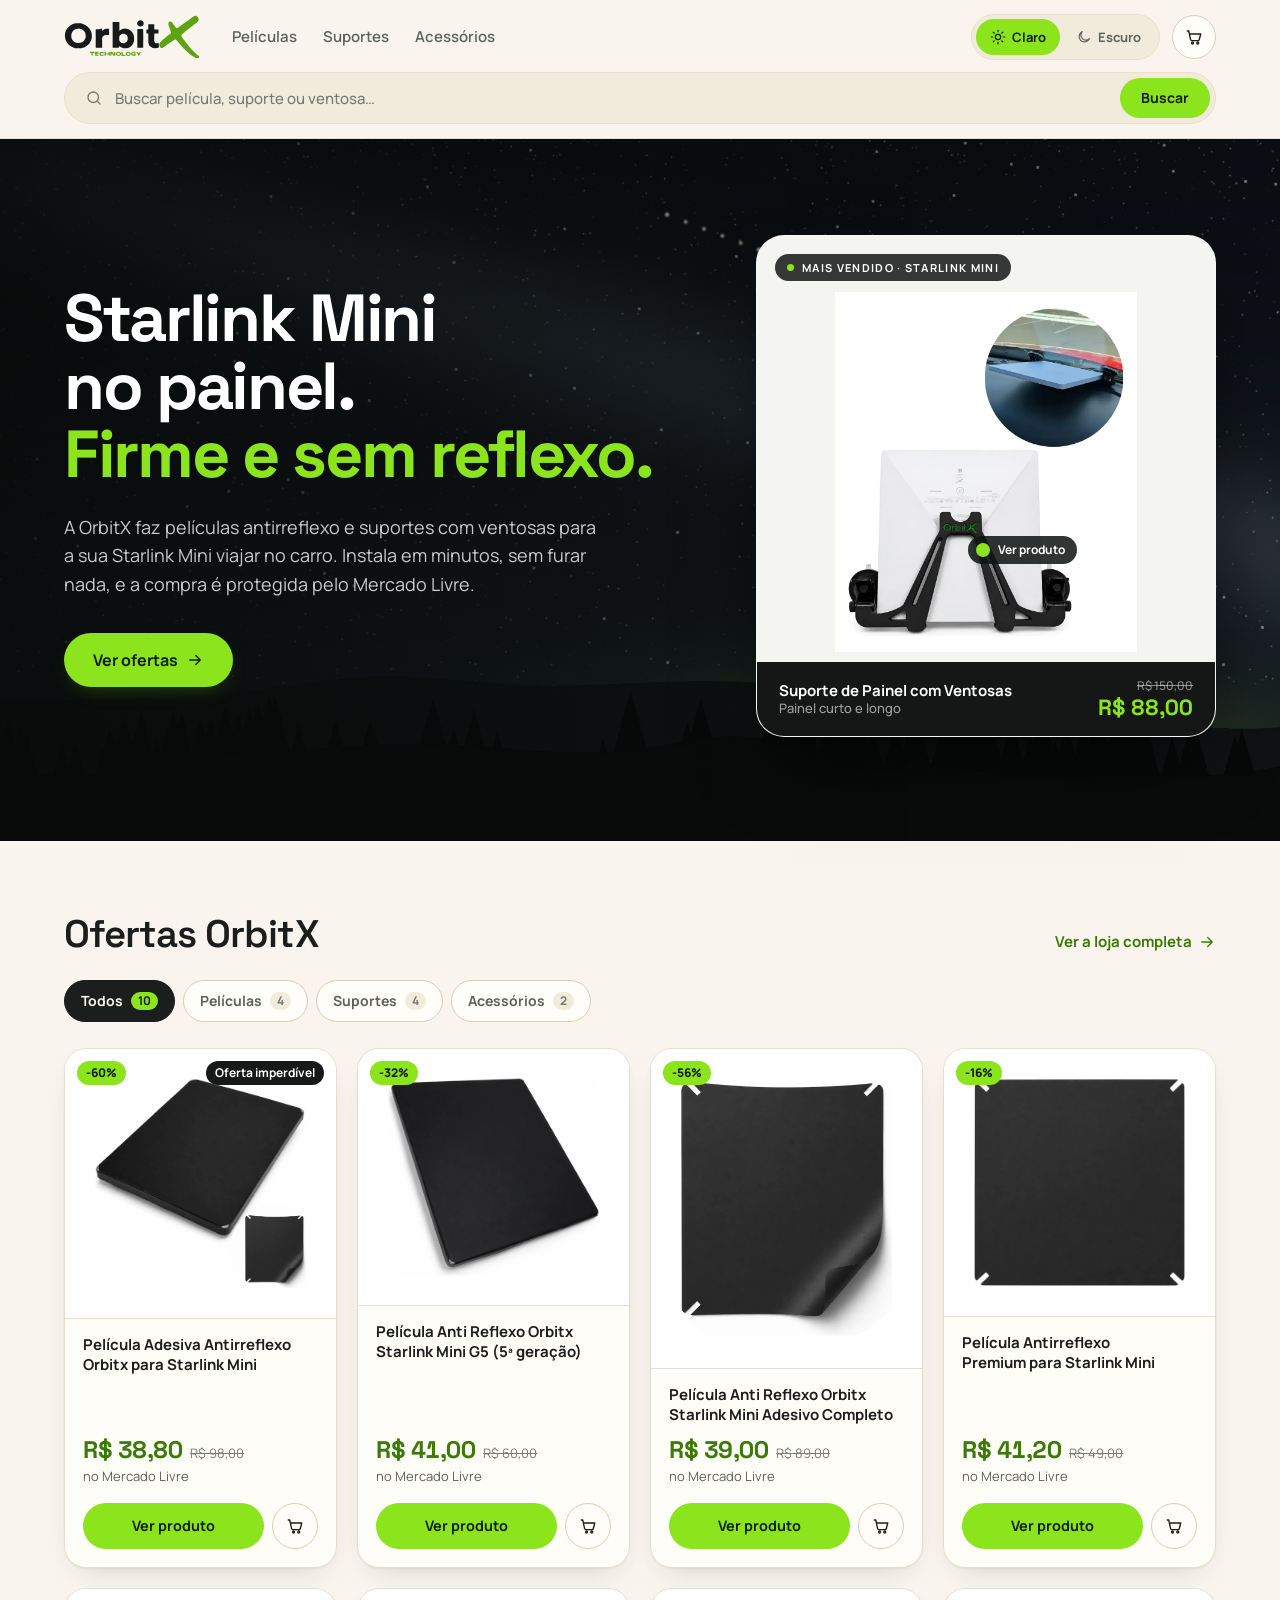
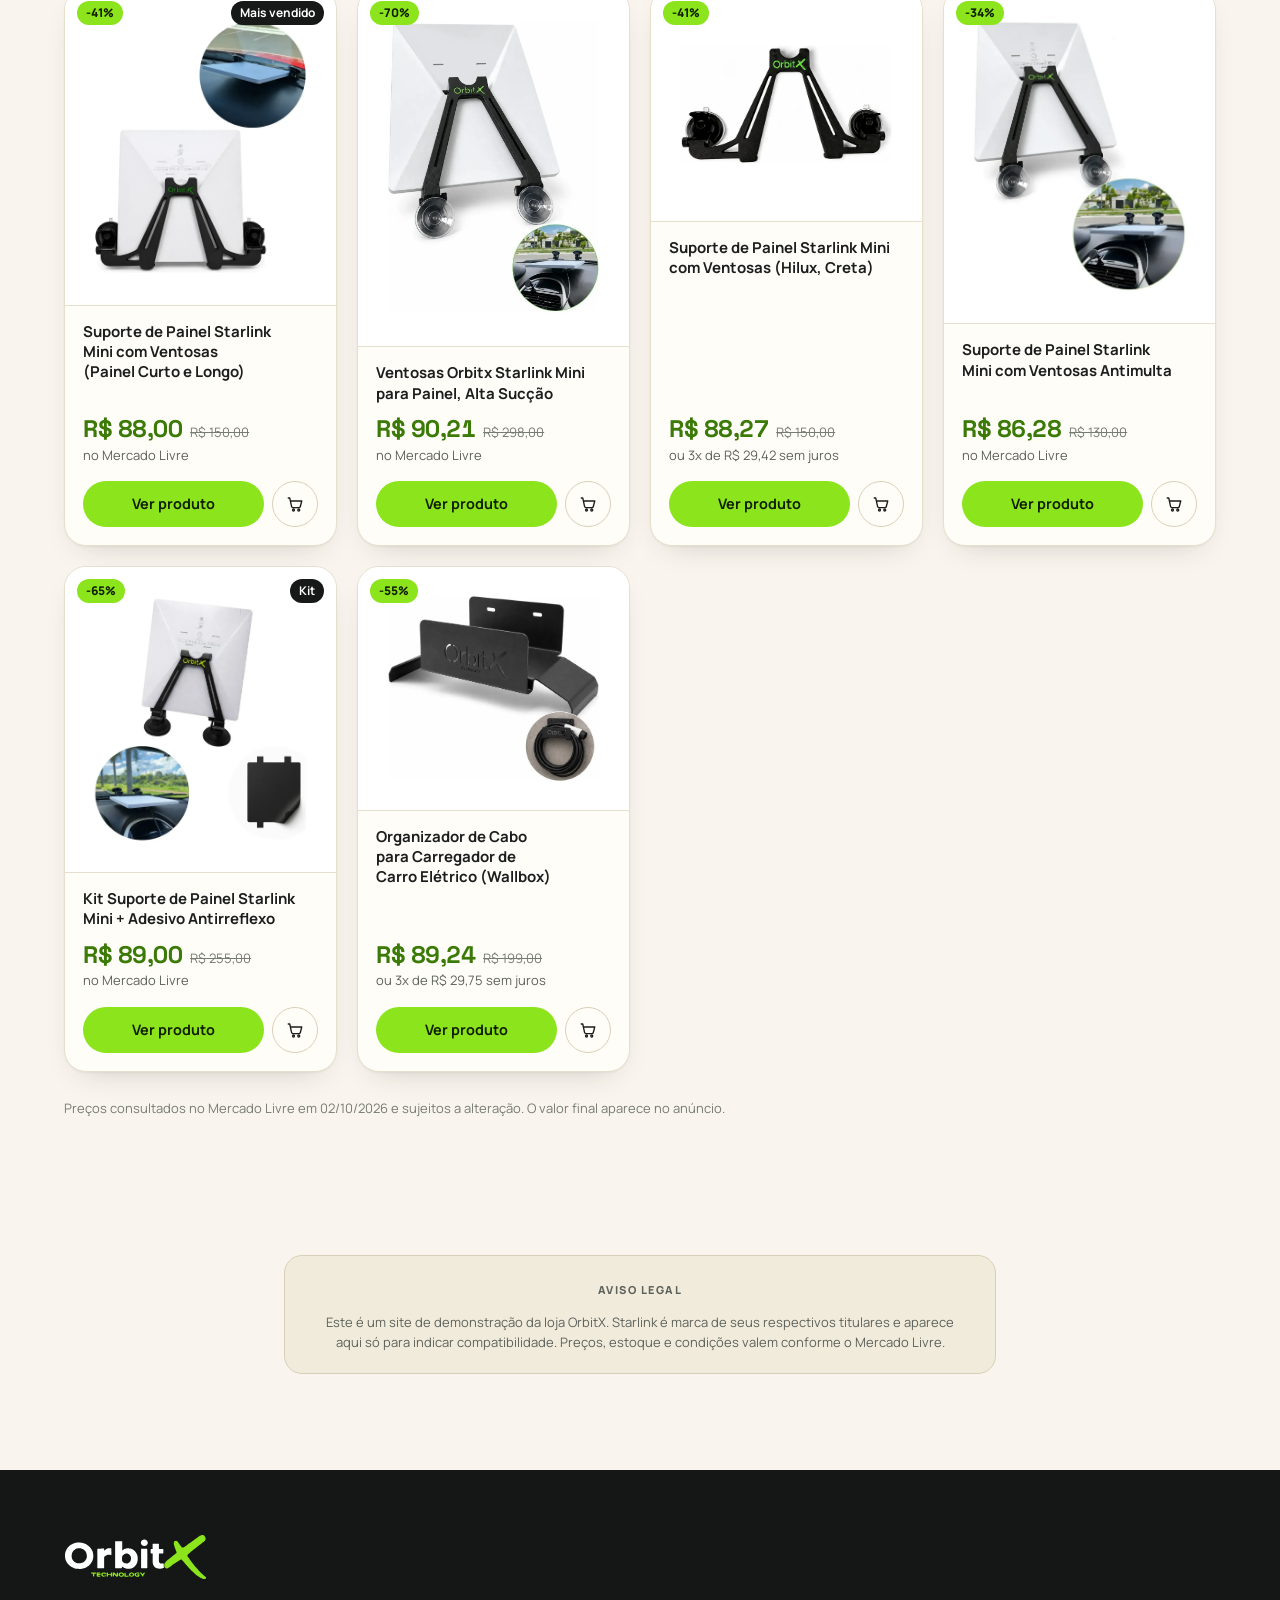
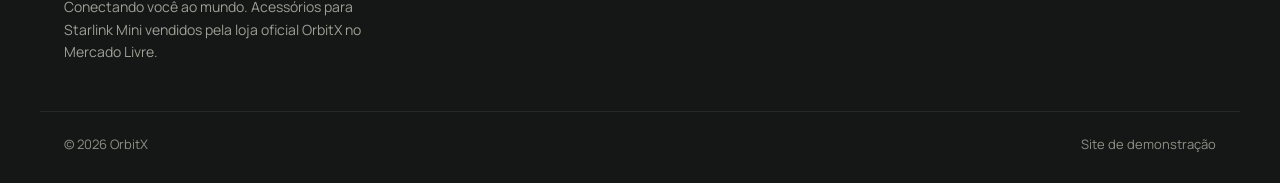
==== commit 2b9e25e4: "Prévia mais enxuta: só cabeçalho, topo, produtos, aviso e rodapé As outras seções ficam marcadas com" ====
--- a/site/index.html
+++ b/site/index.html
@@ -1,5 +1,5 @@
 <!doctype html>
-<html lang="pt-BR" data-theme="light">
+<html lang="pt-BR" data-theme="light" data-previa>
 <head>
   <meta charset="utf-8">
   <meta name="viewport" content="width=device-width, initial-scale=1">
@@ -32,7 +32,7 @@
     <symbol id="i-close" viewBox="0 0 24 24"><path d="M6 6l12 12M18 6 6 18"/></symbol>
   </svg>
 
-  <div class="announce" id="announce">
+  <div class="announce so-completa" id="announce">
     <p><svg class="ico"><use href="#i-truck"/></svg> Frete grátis em diversos produtos, com a compra protegida pelo Mercado Livre</p>
     <button class="announce__close" type="button" aria-label="Fechar aviso"><svg class="ico"><use href="#i-close"/></svg></button>
   </div>
@@ -47,7 +47,7 @@
         <a href="#ofertas" data-filter-link="peliculas">Películas</a>
         <a href="#ofertas" data-filter-link="suportes">Suportes</a>
         <a href="#ofertas" data-filter-link="acessorios">Acessórios</a>
-        <a href="#instalar">Como instalar</a>
+        <a class="so-completa" href="#instalar">Como instalar</a>
       </nav>
       <div class="header__tools">
         <div class="theme" role="group" aria-label="Aparência do site">
@@ -74,9 +74,9 @@
           <p class="hero__lead">A OrbitX faz películas antirreflexo e suportes com ventosas para a sua Starlink Mini viajar no carro. Instala em minutos, sem furar nada, e a compra é protegida pelo Mercado Livre.</p>
           <div class="hero__cta">
             <a class="btn btn--accent btn--lg" href="#ofertas">Ver ofertas <svg class="ico"><use href="#i-arrow"/></svg></a>
-            <a class="btn btn--glass btn--lg" href="#uso">Escolher pelo uso</a>
-          </div>
-          <ul class="hero__chips">
+            <a class="btn btn--glass btn--lg so-completa" href="#uso">Escolher pelo uso</a>
+          </div>
+          <ul class="hero__chips so-completa">
             <li><svg class="ico"><use href="#i-truck"/></svg>Frete grátis em vários itens</li>
             <li><svg class="ico"><use href="#i-card"/></svg>Até 3x sem juros</li>
             <li><svg class="ico"><use href="#i-shield"/></svg>Compra garantida</li>
@@ -94,7 +94,7 @@
       </div>
     </section>
 
-    <section class="perks" aria-label="Vantagens">
+    <section class="perks so-completa" aria-label="Vantagens">
       <div class="wrap perks__row">
         <div class="perk"><span class="perk__icon"><svg class="ico"><use href="#i-shield"/></svg></span><span><b>Compra garantida</b>pelo Mercado Livre</span></div>
         <div class="perk"><span class="perk__icon"><svg class="ico"><use href="#i-truck"/></svg></span><span><b>Frete grátis</b>em diversos produtos</span></div>
@@ -124,7 +124,7 @@
       </div>
     </section>
 
-    <section class="section section--flush">
+    <section class="section section--flush so-completa">
       <div class="wrap spotlight">
         <a class="spotlight__media" data-product-link="9" href="#" target="_blank" rel="noopener">
           <span class="spotlight__tag"><span class="dot"></span>Kit completo</span>
@@ -142,7 +142,7 @@
       </div>
     </section>
 
-    <section class="section section--flush" id="uso">
+    <section class="section section--flush so-completa" id="uso">
       <div class="wrap">
         <h2 class="section__title">Onde vai a sua Starlink?</h2>
         <div class="uses">
@@ -185,7 +185,7 @@
       </div>
     </section>
 
-    <section class="section section--paper" id="instalar">
+    <section class="section section--paper so-completa" id="instalar">
       <div class="wrap">
         <h2 class="center">Instala em três passos</h2>
         <ol class="steps">
@@ -196,7 +196,7 @@
       </div>
     </section>
 
-    <section class="section">
+    <section class="section so-completa">
       <div class="wrap">
         <div class="pro">
           <div class="pro__copy">
@@ -213,7 +213,7 @@
       </div>
     </section>
 
-    <section class="section section--paper">
+    <section class="section section--paper so-completa">
       <div class="wrap faq-wrap">
         <h2>Antes de comprar</h2>
         <div class="faq">
@@ -241,13 +241,13 @@
         <img src="img/logo-orbitx.svg" alt="OrbitX Technology" width="150" height="48">
         <p>Conectando você ao mundo. Acessórios para Starlink Mini vendidos pela loja oficial OrbitX no Mercado Livre.</p>
       </div>
-      <div>
+      <div class="so-completa">
         <h3>Produtos</h3>
         <a href="#ofertas" data-filter-link="peliculas">Películas antirreflexo</a>
         <a href="#ofertas" data-filter-link="suportes">Suportes de painel</a>
         <a href="#ofertas" data-filter-link="acessorios">Ventosas e acessórios</a>
       </div>
-      <div>
+      <div class="so-completa">
         <h3>Atendimento</h3>
         <a data-store-link href="#" target="_blank" rel="noopener">Loja no Mercado Livre</a>
         <a href="#instalar">Como instalar</a>
--- a/site/styles.css
+++ b/site/styles.css
@@ -311,3 +311,25 @@
   html { scroll-behavior: auto; }
   *, *::before, *::after { animation: none !important; transition: none !important; }
 }
+
+/* Prévia: página em construção (canvas "Loja: prévia, página em construção") */
+.obra { min-height: 100vh; display: flex; flex-direction: column; }
+.header--obra .header__row { padding-bottom: 14px; }
+.obra__main { flex: 1; display: flex; align-items: center; padding: 72px 24px; color: #fff; background-color: #121514; background-image: linear-gradient(180deg, rgba(8, 10, 9, .55), rgba(8, 10, 9, .85)), url("img/hero-noite.jpg"); background-size: cover; background-position: center 70%; }
+.obra__box { max-width: 640px; margin: 0 auto; text-align: center; display: flex; flex-direction: column; align-items: center; }
+.obra__icon { width: 88px; height: 88px; display: grid; place-items: center; border-radius: 24px; background: rgba(139, 228, 28, .14); border: 1px dashed rgba(139, 228, 28, .6); color: var(--accent); margin-bottom: 28px; }
+.obra__icon .ico { width: 44px; height: 44px; stroke-width: 1.5; }
+.obra__chip { display: inline-flex; align-items: center; gap: 8px; font: 700 .75rem/1 var(--body); letter-spacing: .12em; text-transform: uppercase; color: rgba(255, 255, 255, .85); border: 1px solid rgba(255, 255, 255, .18); background: rgba(255, 255, 255, .06); padding: 8px 14px; border-radius: 999px; }
+.obra h1 { margin-top: 20px; font-size: clamp(2.25rem, 5vw, 3.5rem); font-weight: 700; line-height: 1.04; letter-spacing: -0.035em; }
+.obra h1 span { color: var(--accent); }
+.obra__box > p { margin: 20px 0 32px; font-size: 1.125rem; color: rgba(255, 255, 255, .76); max-width: 520px; }
+.obra__progress { width: 100%; max-width: 420px; margin-bottom: 32px; }
+.obra__progress div { display: flex; justify-content: space-between; gap: 12px; font-size: .8125rem; font-weight: 600; color: rgba(255, 255, 255, .7); margin-bottom: 8px; }
+.obra__bar { display: block; height: 8px; border-radius: 999px; background: rgba(255, 255, 255, .12); overflow: hidden; }
+.obra__bar span { display: block; width: 30%; height: 100%; border-radius: 999px; background: var(--accent); }
+.obra__foot { background: #141716; color: #8a9186; font-size: .8125rem; }
+.obra__foot .wrap { display: flex; justify-content: space-between; gap: 16px; flex-wrap: wrap; padding-top: 22px; padding-bottom: 22px; }
+
+/* Prévia enxuta (canvas "Loja: prévia, home enxuta"): só cabeçalho, topo, produtos, aviso e rodapé */
+[data-previa] .so-completa { display: none !important; }
+[data-previa] #ofertas { padding-top: 72px; }
